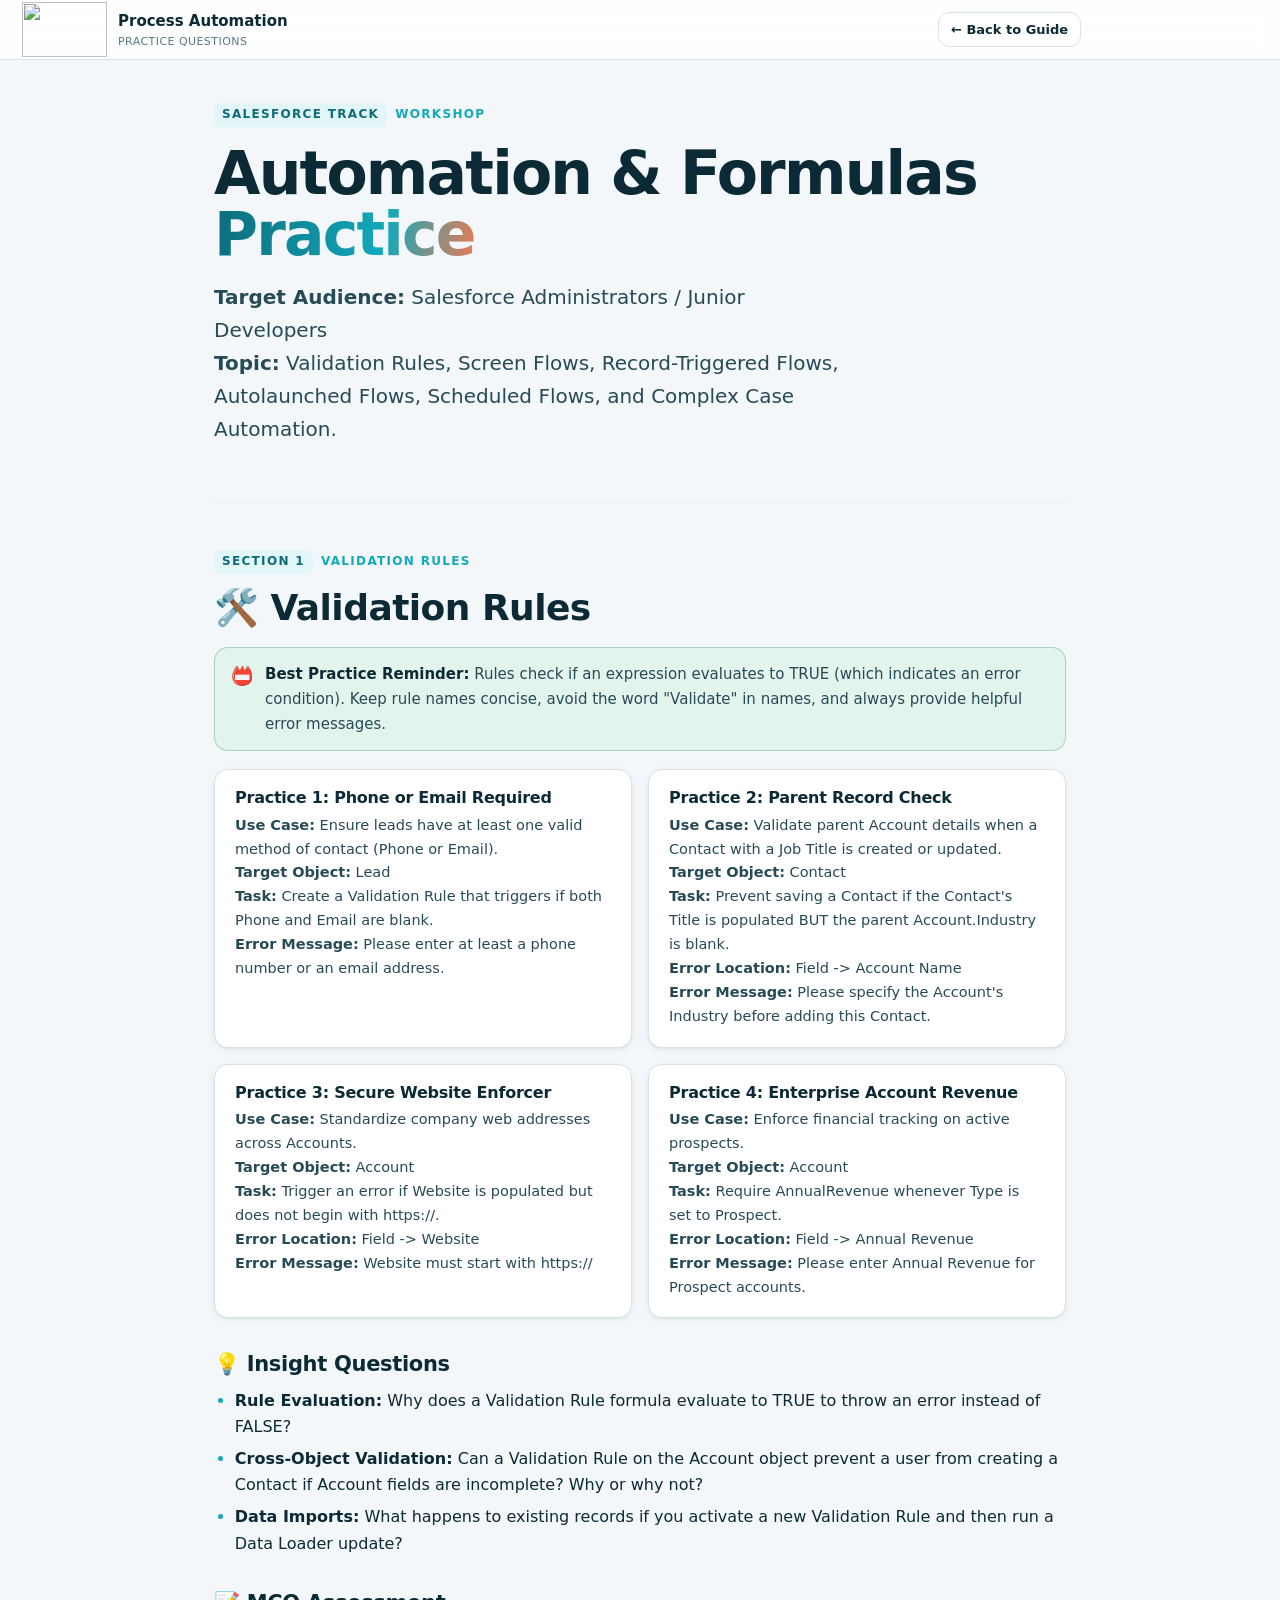
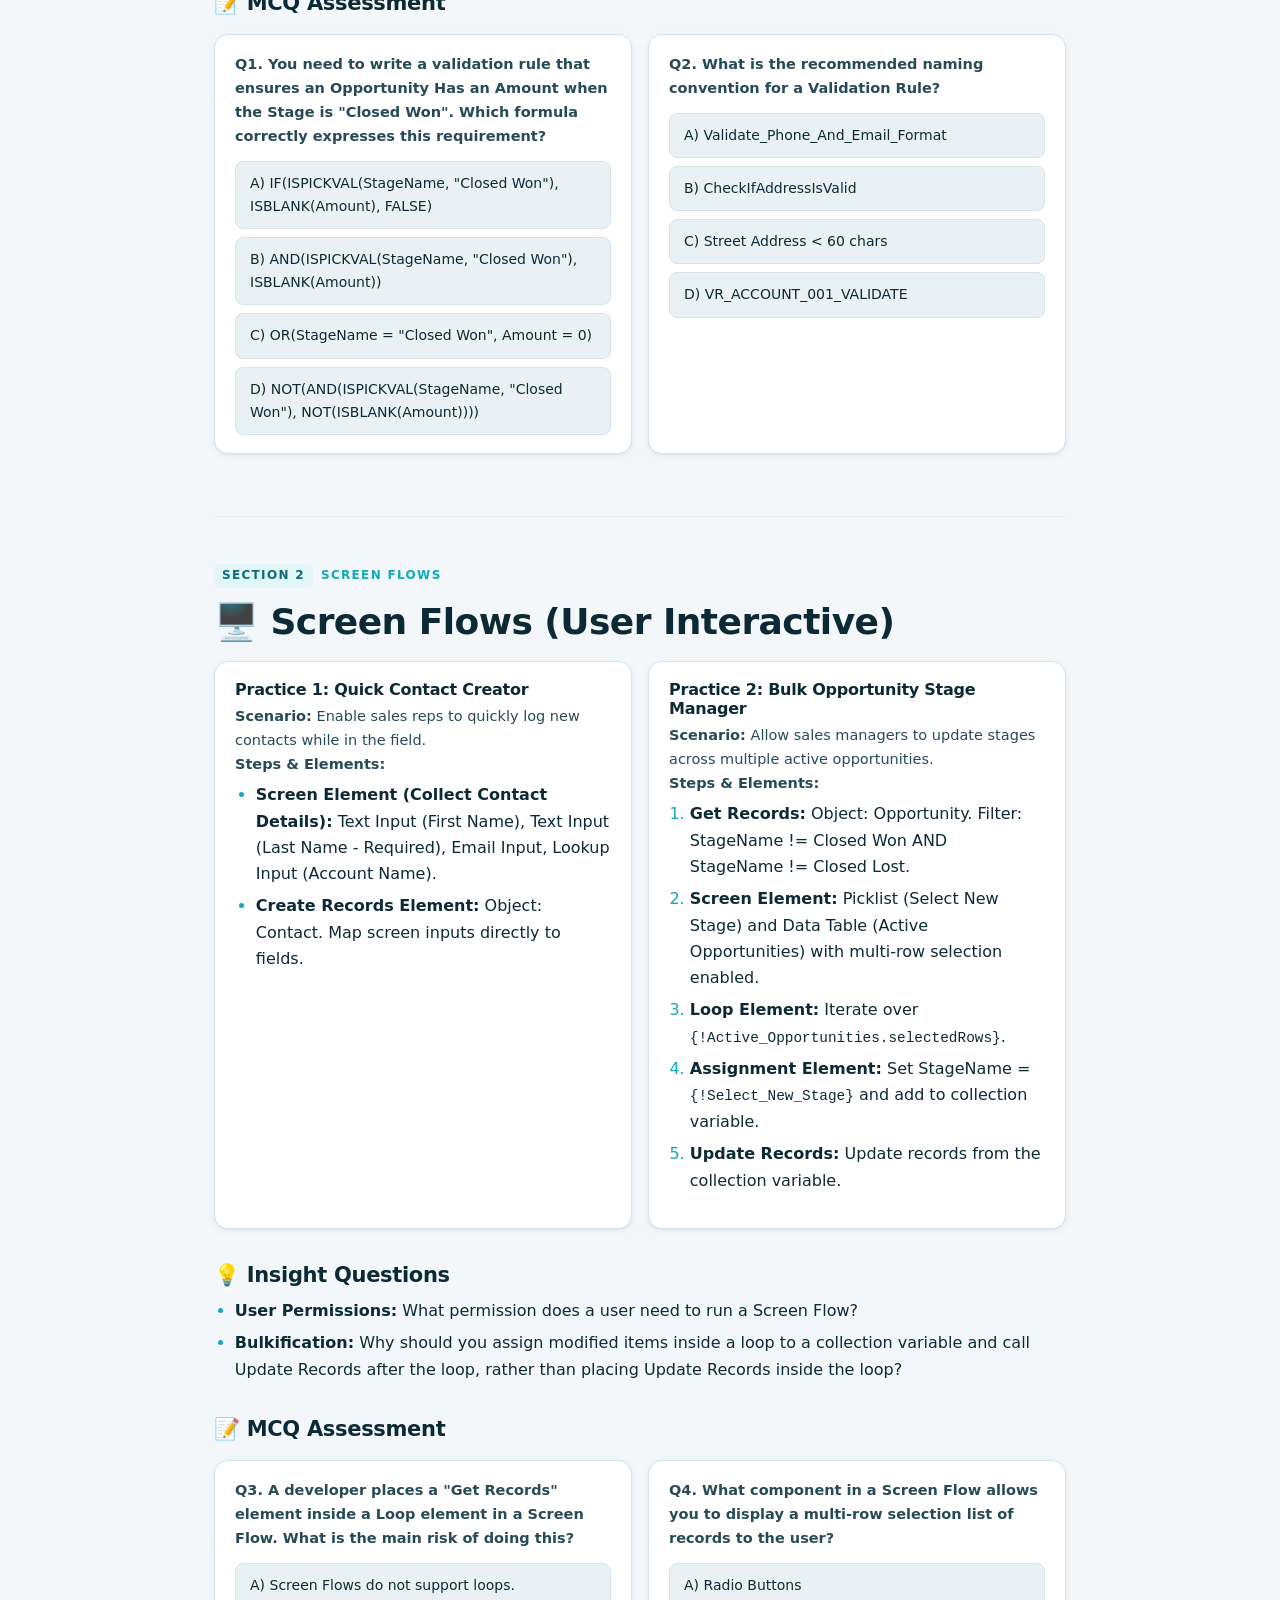
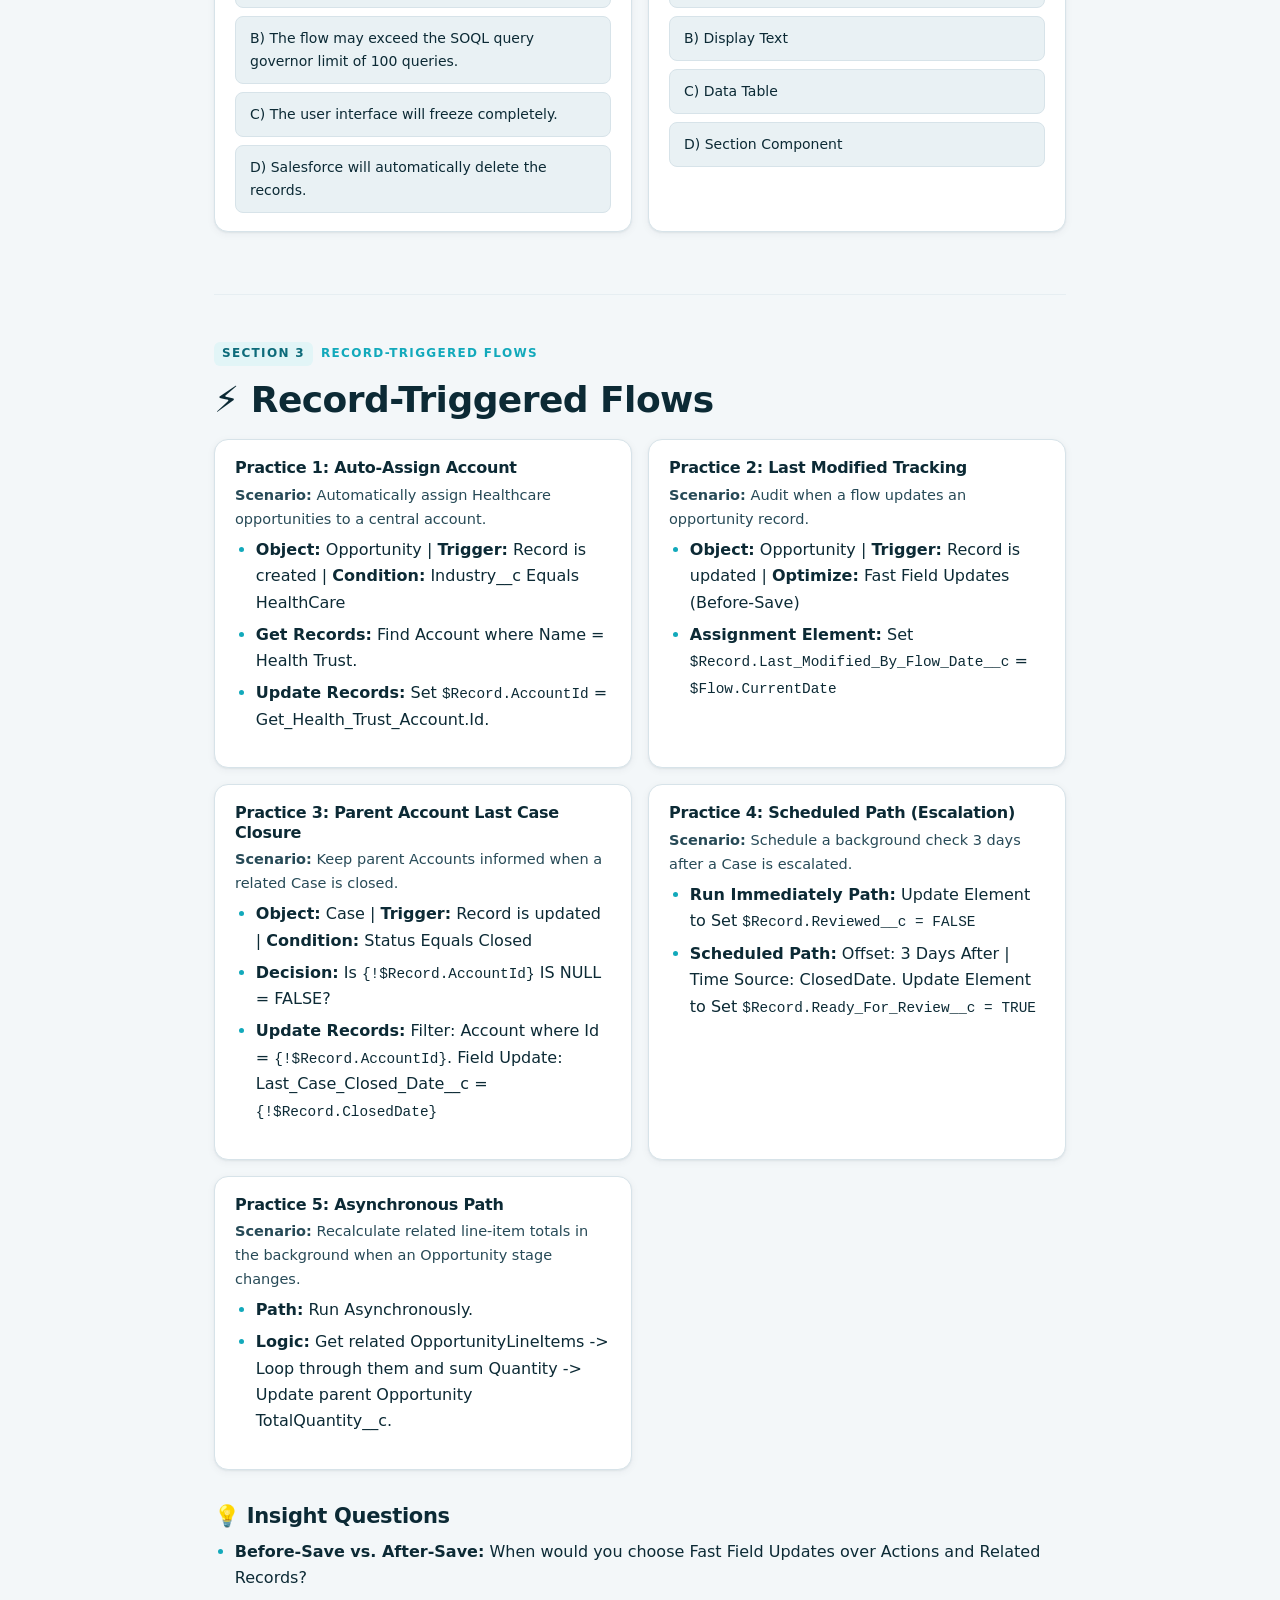
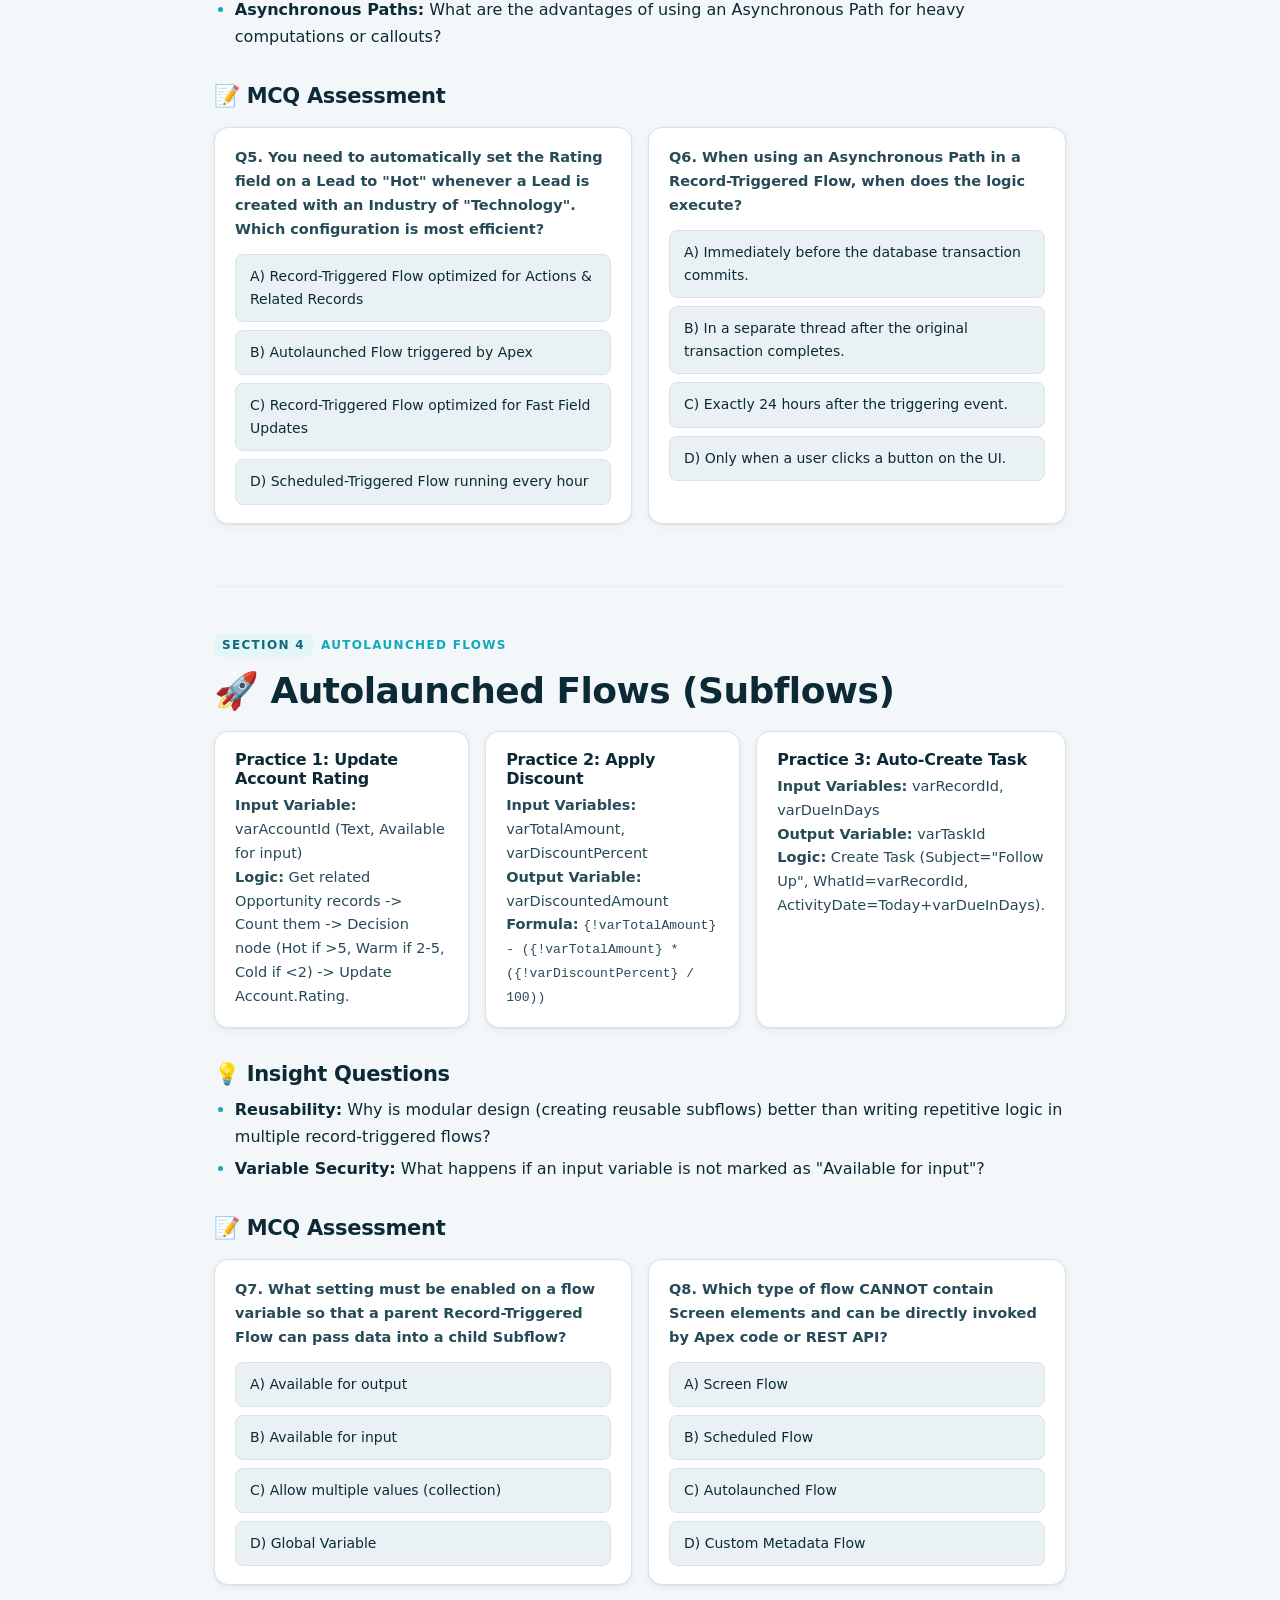
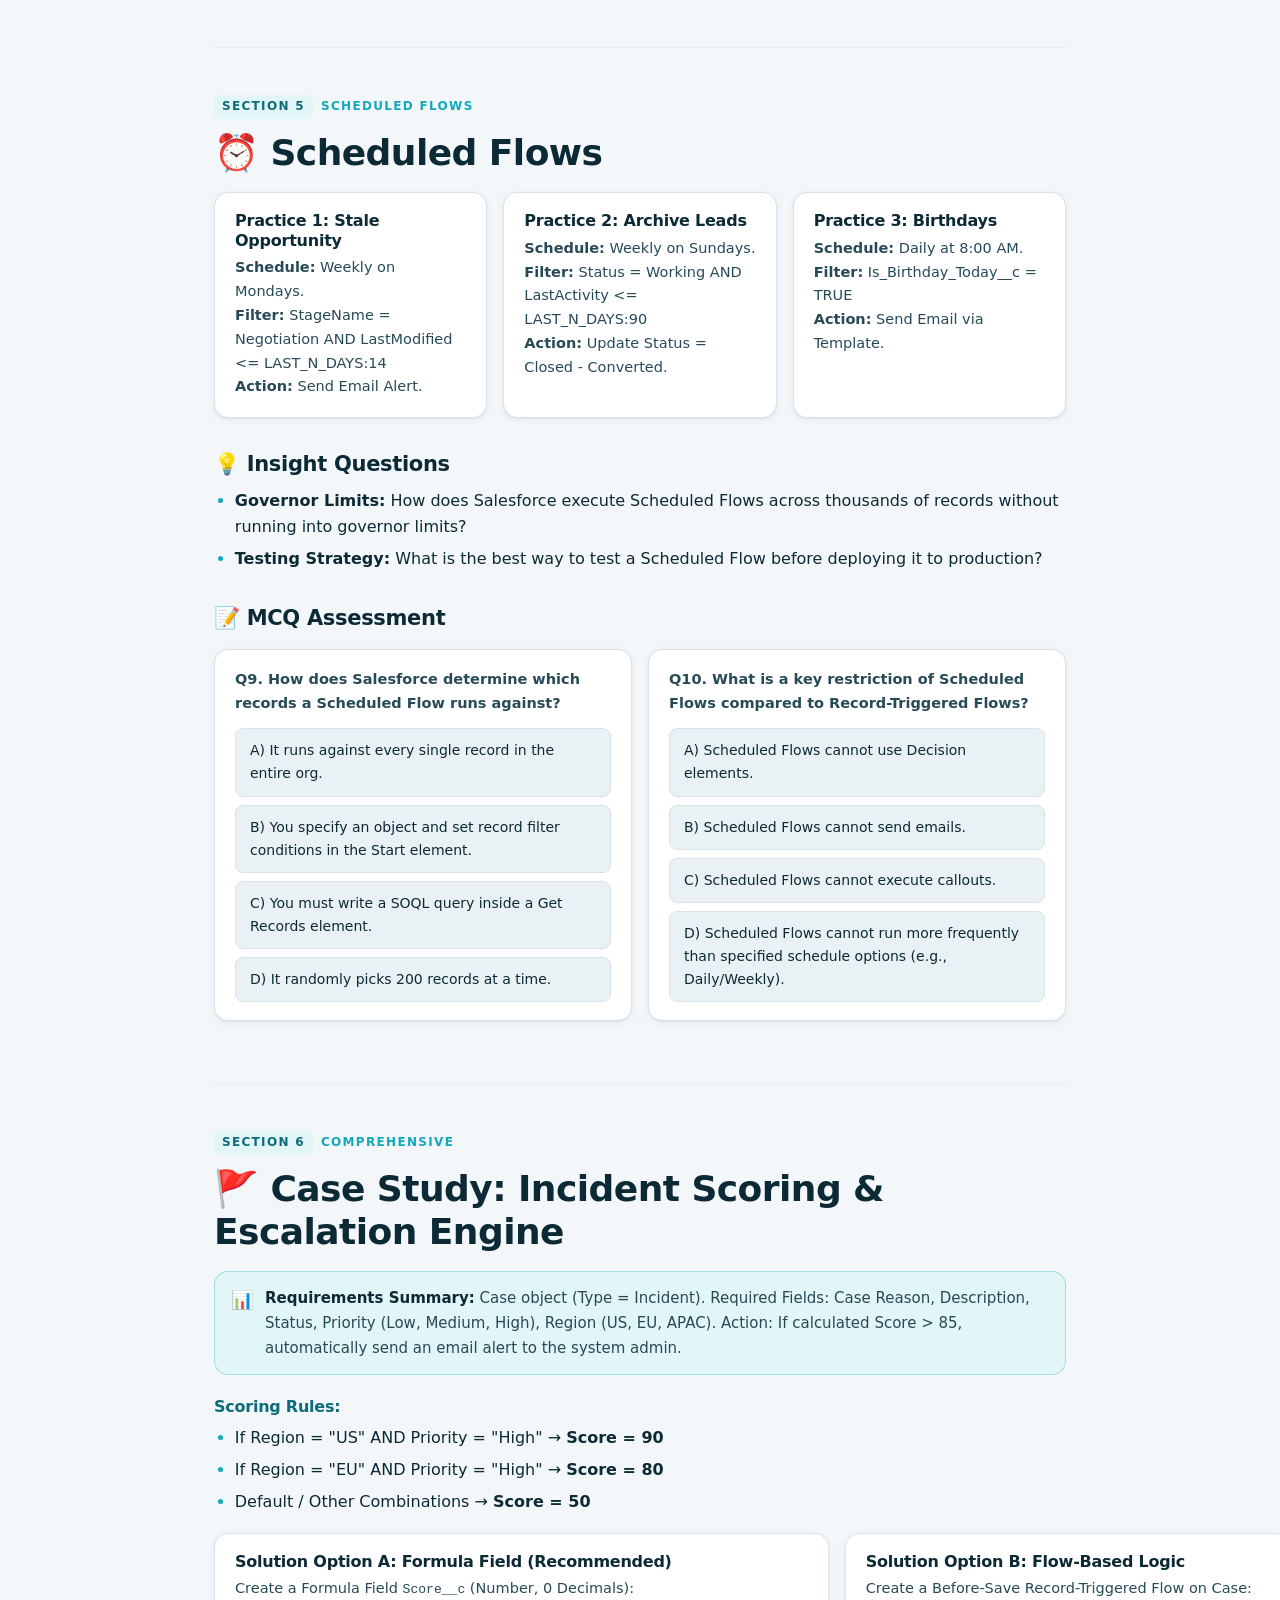
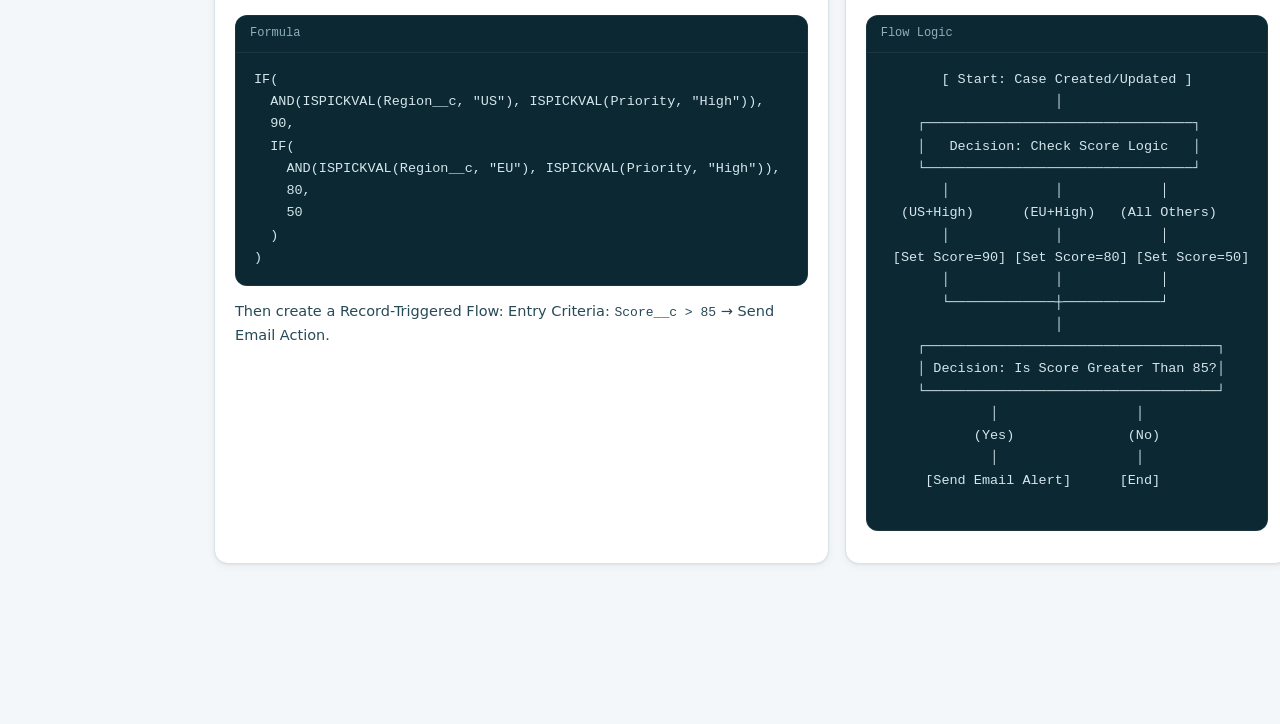
==== questions.html @ e50f7f27 "add questions" ====
<!DOCTYPE html>
<html lang="en">
<head>
  <meta charset="UTF-8"/>
  <meta name="viewport" content="width=device-width, initial-scale=1.0"/>
  <title>Practice Questions — Process Automation</title>
  <meta name="description" content="Salesforce Automation Practice Workshop questions and MCQs."/>
  <link rel="stylesheet" href="styles.css"/>
  <style>
    /* Minor layout tweaks for the standalone questions page */
    .questions-layout {
      max-width: 900px;
      margin: 0 auto;
      padding: 40px 24px 100px;
    }
    .mcq-opts {
      margin-top: 12px;
      display: flex;
      flex-direction: column;
      gap: 8px;
    }
    .mcq-opt {
      padding: 10px 14px;
      border-radius: 8px;
      border: 1px solid var(--line);
      background: var(--surface-2);
      font-size: 14px;
      color: var(--ink);
    }
  </style>
</head>
<body>

<!-- TOP BAR -->
<header class="topbar">
  <a class="brand" href="index.html">
    <!-- <span class="mark">
      <svg width="22" height="22" viewBox="0 0 24 24"><circle cx="12" cy="12" r="11" fill="#fff"/><text x="4.5" y="16" font-family="system-ui" font-size="10" font-weight="800" fill="#0c2a35">sp</text><circle cx="15.5" cy="9.5" r="2" fill="#ef7a52"/><text x="13" y="16" font-family="system-ui" font-size="10" font-weight="800" fill="#0c2a35">n</text></svg>
    </span> -->
    <img src="https://pd.sharinpix.com/3/32e3f6c/c2NwaXguaGVyb2t1YXBwLmNvbS9pbWFnZXMvZGE2N2JmMTgtNGY2ZC00NmVkLWIxY2ItZjllYmQwZTVmYzYzL3RodW1ibmFpbHMvb3JpZ2luYWwtMzVhMGU4MjUzY2IuanBn/salesforce-logo.webp?dl=0" height="55px" width="85px">

    <span><b>Process Automation</b><small>Practice Questions</small></span>
  </a>
  <div class="search">
    <a href="index.html" class="btn ghost" style="padding: 6px 12px; font-size: 13px;">← Back to Guide</a>
  </div>
</header>

<main class="main questions-layout">
  
  <section class="section hero" style="padding-top: 0;">
    <div class="eyebrow"><span class="n">Salesforce Track</span> Workshop</div>
    <h1>Automation &amp; Formulas <span class="grad">Practice</span></h1>
    <p class="lede"><b>Target Audience:</b> Salesforce Administrators / Junior Developers<br/>
    <b>Topic:</b> Validation Rules, Screen Flows, Record-Triggered Flows, Autolaunched Flows, Scheduled Flows, and Complex Case Automation.</p>
  </section>

  <!-- SECTION 1 -->
  <section class="section">
    <div class="eyebrow"><span class="n">Section 1</span> Validation Rules</div>
    <h2>🛠️ Validation Rules</h2>
    
    <div class="callout tip"><span class="ci">📛</span><p><b>Best Practice Reminder:</b> Rules check if an expression evaluates to TRUE (which indicates an error condition). Keep rule names concise, avoid the word "Validate" in names, and always provide helpful error messages.</p></div>

    <div class="grid g2">
      <div class="card">
        <h4>Practice 1: Phone or Email Required</h4>
        <p><b>Use Case:</b> Ensure leads have at least one valid method of contact (Phone or Email).</p>
        <p><b>Target Object:</b> Lead</p>
        <p><b>Task:</b> Create a Validation Rule that triggers if both Phone and Email are blank.</p>
        <p><b>Error Message:</b> Please enter at least a phone number or an email address.</p>
      </div>

      <div class="card">
        <h4>Practice 2: Parent Record Check</h4>
        <p><b>Use Case:</b> Validate parent Account details when a Contact with a Job Title is created or updated.</p>
        <p><b>Target Object:</b> Contact</p>
        <p><b>Task:</b> Prevent saving a Contact if the Contact's Title is populated BUT the parent Account.Industry is blank.</p>
        <p><b>Error Location:</b> Field -> Account Name</p>
        <p><b>Error Message:</b> Please specify the Account's Industry before adding this Contact.</p>
      </div>

      <div class="card">
        <h4>Practice 3: Secure Website Enforcer</h4>
        <p><b>Use Case:</b> Standardize company web addresses across Accounts.</p>
        <p><b>Target Object:</b> Account</p>
        <p><b>Task:</b> Trigger an error if Website is populated but does not begin with https://.</p>
        <p><b>Error Location:</b> Field -> Website</p>
        <p><b>Error Message:</b> Website must start with https://</p>
      </div>

      <div class="card">
        <h4>Practice 4: Enterprise Account Revenue</h4>
        <p><b>Use Case:</b> Enforce financial tracking on active prospects.</p>
        <p><b>Target Object:</b> Account</p>
        <p><b>Task:</b> Require AnnualRevenue whenever Type is set to Prospect.</p>
        <p><b>Error Location:</b> Field -> Annual Revenue</p>
        <p><b>Error Message:</b> Please enter Annual Revenue for Prospect accounts.</p>

      </div>
    </div>

    <h3>💡 Insight Questions</h3>
    <ul>
      <li><b>Rule Evaluation:</b> Why does a Validation Rule formula evaluate to TRUE to throw an error instead of FALSE?</li>
      <li><b>Cross-Object Validation:</b> Can a Validation Rule on the Account object prevent a user from creating a Contact if Account fields are incomplete? Why or why not?</li>
      <li><b>Data Imports:</b> What happens to existing records if you activate a new Validation Rule and then run a Data Loader update?</li>
    </ul>

    <h3>📝 MCQ Assessment</h3>
    <div class="grid g2">
      <div class="card">
        <p><b>Q1. You need to write a validation rule that ensures an Opportunity Has an Amount when the Stage is "Closed Won". Which formula correctly expresses this requirement?</b></p>
        <div class="mcq-opts">
          <div class="mcq-opt">A) IF(ISPICKVAL(StageName, "Closed Won"), ISBLANK(Amount), FALSE)</div>
          <div class="mcq-opt">B) AND(ISPICKVAL(StageName, "Closed Won"), ISBLANK(Amount))</div>
          <div class="mcq-opt">C) OR(StageName = "Closed Won", Amount = 0)</div>
          <div class="mcq-opt">D) NOT(AND(ISPICKVAL(StageName, "Closed Won"), NOT(ISBLANK(Amount))))</div>
        </div>
      </div>
      <div class="card">
        <p><b>Q2. What is the recommended naming convention for a Validation Rule?</b></p>
        <div class="mcq-opts">
          <div class="mcq-opt">A) Validate_Phone_And_Email_Format</div>
          <div class="mcq-opt">B) CheckIfAddressIsValid</div>
          <div class="mcq-opt">C) Street Address &lt; 60 chars</div>
          <div class="mcq-opt">D) VR_ACCOUNT_001_VALIDATE</div>
        </div>
      </div>
    </div>
  </section>

  <!-- SECTION 2 -->
  <section class="section">
    <div class="eyebrow"><span class="n">Section 2</span> Screen Flows</div>
    <h2>🖥️ Screen Flows (User Interactive)</h2>
    
    <div class="grid g2">
      <div class="card">
        <h4>Practice 1: Quick Contact Creator</h4>
        <p><b>Scenario:</b> Enable sales reps to quickly log new contacts while in the field.</p>
        <p><b>Steps &amp; Elements:</b></p>
        <ul>
          <li><b>Screen Element (Collect Contact Details):</b> Text Input (First Name), Text Input (Last Name - Required), Email Input, Lookup Input (Account Name).</li>
          <li><b>Create Records Element:</b> Object: Contact. Map screen inputs directly to fields.</li>
        </ul>
      </div>

      <div class="card">
        <h4>Practice 2: Bulk Opportunity Stage Manager</h4>
        <p><b>Scenario:</b> Allow sales managers to update stages across multiple active opportunities.</p>
        <p><b>Steps &amp; Elements:</b></p>
        <ol>
          <li><b>Get Records:</b> Object: Opportunity. Filter: StageName != Closed Won AND StageName != Closed Lost.</li>
          <li><b>Screen Element:</b> Picklist (Select New Stage) and Data Table (Active Opportunities) with multi-row selection enabled.</li>
          <li><b>Loop Element:</b> Iterate over <code>{!Active_Opportunities.selectedRows}</code>.</li>
          <li><b>Assignment Element:</b> Set StageName = <code>{!Select_New_Stage}</code> and add to collection variable.</li>
          <li><b>Update Records:</b> Update records from the collection variable.</li>
        </ol>
      </div>
    </div>

    <h3>💡 Insight Questions</h3>
    <ul>
      <li><b>User Permissions:</b> What permission does a user need to run a Screen Flow?</li>
      <li><b>Bulkification:</b> Why should you assign modified items inside a loop to a collection variable and call Update Records after the loop, rather than placing Update Records inside the loop?</li>
    </ul>

    <h3>📝 MCQ Assessment</h3>
    <div class="grid g2">
      <div class="card">
        <p><b>Q3. A developer places a "Get Records" element inside a Loop element in a Screen Flow. What is the main risk of doing this?</b></p>
        <div class="mcq-opts">
          <div class="mcq-opt">A) Screen Flows do not support loops.</div>
          <div class="mcq-opt">B) The flow may exceed the SOQL query governor limit of 100 queries.</div>
          <div class="mcq-opt">C) The user interface will freeze completely.</div>
          <div class="mcq-opt">D) Salesforce will automatically delete the records.</div>
        </div>
      </div>
      <div class="card">
        <p><b>Q4. What component in a Screen Flow allows you to display a multi-row selection list of records to the user?</b></p>
        <div class="mcq-opts">
          <div class="mcq-opt">A) Radio Buttons</div>
          <div class="mcq-opt">B) Display Text</div>
          <div class="mcq-opt">C) Data Table</div>
          <div class="mcq-opt">D) Section Component</div>
        </div>
      </div>
    </div>
  </section>

  <!-- SECTION 3 -->
  <section class="section">
    <div class="eyebrow"><span class="n">Section 3</span> Record-Triggered Flows</div>
    <h2>⚡ Record-Triggered Flows</h2>
    
    <div class="grid g2">
      <div class="card">
        <h4>Practice 1: Auto-Assign Account</h4>
        <p><b>Scenario:</b> Automatically assign Healthcare opportunities to a central account.</p>
        <ul>
          <li><b>Object:</b> Opportunity | <b>Trigger:</b> Record is created | <b>Condition:</b> Industry__c Equals HealthCare</li>
          <li><b>Get Records:</b> Find Account where Name = Health Trust.</li>
          <li><b>Update Records:</b> Set <code>$Record.AccountId</code> = Get_Health_Trust_Account.Id.</li>
        </ul>
      </div>

      <div class="card">
        <h4>Practice 2: Last Modified Tracking</h4>
        <p><b>Scenario:</b> Audit when a flow updates an opportunity record.</p>
        <ul>
          <li><b>Object:</b> Opportunity | <b>Trigger:</b> Record is updated | <b>Optimize:</b> Fast Field Updates (Before-Save)</li>
          <li><b>Assignment Element:</b> Set <code>$Record.Last_Modified_By_Flow_Date__c</code> = <code>$Flow.CurrentDate</code></li>
        </ul>
      </div>

      <div class="card">
        <h4>Practice 3: Parent Account Last Case Closure</h4>
        <p><b>Scenario:</b> Keep parent Accounts informed when a related Case is closed.</p>
        <ul>
          <li><b>Object:</b> Case | <b>Trigger:</b> Record is updated | <b>Condition:</b> Status Equals Closed</li>
          <li><b>Decision:</b> Is <code>{!$Record.AccountId}</code> IS NULL = FALSE?</li>
          <li><b>Update Records:</b> Filter: Account where Id = <code>{!$Record.AccountId}</code>. Field Update: Last_Case_Closed_Date__c = <code>{!$Record.ClosedDate}</code></li>
        </ul>
      </div>

      <div class="card">
        <h4>Practice 4: Scheduled Path (Escalation)</h4>
        <p><b>Scenario:</b> Schedule a background check 3 days after a Case is escalated.</p>
        <ul>
          <li><b>Run Immediately Path:</b> Update Element to Set <code>$Record.Reviewed__c = FALSE</code></li>
          <li><b>Scheduled Path:</b> Offset: 3 Days After | Time Source: ClosedDate. Update Element to Set <code>$Record.Ready_For_Review__c = TRUE</code></li>
        </ul>
      </div>

      <div class="card">
        <h4>Practice 5: Asynchronous Path</h4>
        <p><b>Scenario:</b> Recalculate related line-item totals in the background when an Opportunity stage changes.</p>
        <ul>
          <li><b>Path:</b> Run Asynchronously.</li>
          <li><b>Logic:</b> Get related OpportunityLineItems -> Loop through them and sum Quantity -> Update parent Opportunity TotalQuantity__c.</li>
        </ul>
      </div>
    </div>

    <h3>💡 Insight Questions</h3>
    <ul>
      <li><b>Before-Save vs. After-Save:</b> When would you choose Fast Field Updates over Actions and Related Records?</li>
      <li><b>Asynchronous Paths:</b> What are the advantages of using an Asynchronous Path for heavy computations or callouts?</li>
    </ul>

    <h3>📝 MCQ Assessment</h3>
    <div class="grid g2">
      <div class="card">
        <p><b>Q5. You need to automatically set the Rating field on a Lead to "Hot" whenever a Lead is created with an Industry of "Technology". Which configuration is most efficient?</b></p>
        <div class="mcq-opts">
          <div class="mcq-opt">A) Record-Triggered Flow optimized for Actions &amp; Related Records</div>
          <div class="mcq-opt">B) Autolaunched Flow triggered by Apex</div>
          <div class="mcq-opt">C) Record-Triggered Flow optimized for Fast Field Updates</div>
          <div class="mcq-opt">D) Scheduled-Triggered Flow running every hour</div>
        </div>
      </div>
      <div class="card">
        <p><b>Q6. When using an Asynchronous Path in a Record-Triggered Flow, when does the logic execute?</b></p>
        <div class="mcq-opts">
          <div class="mcq-opt">A) Immediately before the database transaction commits.</div>
          <div class="mcq-opt">B) In a separate thread after the original transaction completes.</div>
          <div class="mcq-opt">C) Exactly 24 hours after the triggering event.</div>
          <div class="mcq-opt">D) Only when a user clicks a button on the UI.</div>
        </div>
      </div>
    </div>
  </section>

  <!-- SECTION 4 -->
  <section class="section">
    <div class="eyebrow"><span class="n">Section 4</span> Autolaunched Flows</div>
    <h2>🚀 Autolaunched Flows (Subflows)</h2>
    
    <div class="grid g3">
      <div class="card">
        <h4>Practice 1: Update Account Rating</h4>
        <p><b>Input Variable:</b> varAccountId (Text, Available for input)</p>
        <p><b>Logic:</b> Get related Opportunity records -> Count them -> Decision node (Hot if >5, Warm if 2-5, Cold if &lt;2) -> Update Account.Rating.</p>
      </div>

      <div class="card">
        <h4>Practice 2: Apply Discount</h4>
        <p><b>Input Variables:</b> varTotalAmount, varDiscountPercent</p>
        <p><b>Output Variable:</b> varDiscountedAmount</p>
        <p><b>Formula:</b> <code>{!varTotalAmount} - ({!varTotalAmount} * ({!varDiscountPercent} / 100))</code></p>
      </div>

      <div class="card">
        <h4>Practice 3: Auto-Create Task</h4>
        <p><b>Input Variables:</b> varRecordId, varDueInDays</p>
        <p><b>Output Variable:</b> varTaskId</p>
        <p><b>Logic:</b> Create Task (Subject="Follow Up", WhatId=varRecordId, ActivityDate=Today+varDueInDays).</p>
      </div>
    </div>

    <h3>💡 Insight Questions</h3>
    <ul>
      <li><b>Reusability:</b> Why is modular design (creating reusable subflows) better than writing repetitive logic in multiple record-triggered flows?</li>
      <li><b>Variable Security:</b> What happens if an input variable is not marked as "Available for input"?</li>
    </ul>

    <h3>📝 MCQ Assessment</h3>
    <div class="grid g2">
      <div class="card">
        <p><b>Q7. What setting must be enabled on a flow variable so that a parent Record-Triggered Flow can pass data into a child Subflow?</b></p>
        <div class="mcq-opts">
          <div class="mcq-opt">A) Available for output</div>
          <div class="mcq-opt">B) Available for input</div>
          <div class="mcq-opt">C) Allow multiple values (collection)</div>
          <div class="mcq-opt">D) Global Variable</div>
        </div>
      </div>
      <div class="card">
        <p><b>Q8. Which type of flow CANNOT contain Screen elements and can be directly invoked by Apex code or REST API?</b></p>
        <div class="mcq-opts">
          <div class="mcq-opt">A) Screen Flow</div>
          <div class="mcq-opt">B) Scheduled Flow</div>
          <div class="mcq-opt">C) Autolaunched Flow</div>
          <div class="mcq-opt">D) Custom Metadata Flow</div>
        </div>
      </div>
    </div>
  </section>

  <!-- SECTION 5 -->
  <section class="section">
    <div class="eyebrow"><span class="n">Section 5</span> Scheduled Flows</div>
    <h2>⏰ Scheduled Flows</h2>
    
    <div class="grid g3">
      <div class="card">
        <h4>Practice 1: Stale Opportunity</h4>
        <p><b>Schedule:</b> Weekly on Mondays.</p>
        <p><b>Filter:</b> StageName = Negotiation AND LastModified &lt;= LAST_N_DAYS:14</p>
        <p><b>Action:</b> Send Email Alert.</p>
      </div>

      <div class="card">
        <h4>Practice 2: Archive Leads</h4>
        <p><b>Schedule:</b> Weekly on Sundays.</p>
        <p><b>Filter:</b> Status = Working AND LastActivity &lt;= LAST_N_DAYS:90</p>
        <p><b>Action:</b> Update Status = Closed - Converted.</p>
      </div>

      <div class="card">
        <h4>Practice 3: Birthdays</h4>
        <p><b>Schedule:</b> Daily at 8:00 AM.</p>
        <p><b>Filter:</b> Is_Birthday_Today__c = TRUE</p>
        <p><b>Action:</b> Send Email via Template.</p>
      </div>
    </div>

    <h3>💡 Insight Questions</h3>
    <ul>
      <li><b>Governor Limits:</b> How does Salesforce execute Scheduled Flows across thousands of records without running into governor limits?</li>
      <li><b>Testing Strategy:</b> What is the best way to test a Scheduled Flow before deploying it to production?</li>
    </ul>

    <h3>📝 MCQ Assessment</h3>
    <div class="grid g2">
      <div class="card">
        <p><b>Q9. How does Salesforce determine which records a Scheduled Flow runs against?</b></p>
        <div class="mcq-opts">
          <div class="mcq-opt">A) It runs against every single record in the entire org.</div>
          <div class="mcq-opt">B) You specify an object and set record filter conditions in the Start element.</div>
          <div class="mcq-opt">C) You must write a SOQL query inside a Get Records element.</div>
          <div class="mcq-opt">D) It randomly picks 200 records at a time.</div>
        </div>
      </div>
      <div class="card">
        <p><b>Q10. What is a key restriction of Scheduled Flows compared to Record-Triggered Flows?</b></p>
        <div class="mcq-opts">
          <div class="mcq-opt">A) Scheduled Flows cannot use Decision elements.</div>
          <div class="mcq-opt">B) Scheduled Flows cannot send emails.</div>
          <div class="mcq-opt">C) Scheduled Flows cannot execute callouts.</div>
          <div class="mcq-opt">D) Scheduled Flows cannot run more frequently than specified schedule options (e.g., Daily/Weekly).</div>
        </div>
      </div>
    </div>
  </section>

  <!-- SECTION 6 -->
  <section class="section">
    <div class="eyebrow"><span class="n">Section 6</span> Comprehensive</div>
    <h2>🚩 Case Study: Incident Scoring &amp; Escalation Engine</h2>
    
    <div class="callout info">
      <span class="ci">📊</span>
      <p><b>Requirements Summary:</b> Case object (Type = Incident). Required Fields: Case Reason, Description, Status, Priority (Low, Medium, High), Region (US, EU, APAC). Action: If calculated Score > 85, automatically send an email alert to the system admin.</p>
    </div>

    <h4>Scoring Rules:</h4>
    <ul>
      <li>If Region = "US" AND Priority = "High" → <b>Score = 90</b></li>
      <li>If Region = "EU" AND Priority = "High" → <b>Score = 80</b></li>
      <li>Default / Other Combinations → <b>Score = 50</b></li>
    </ul>

    <div class="grid g2">
      <div class="card">
        <h4>Solution Option A: Formula Field (Recommended)</h4>
        <p>Create a Formula Field <code>Score__c</code> (Number, 0 Decimals):</p>
        <div class="code" data-code><div class="bar"><span class="lang">Formula</span></div><pre>IF(
  AND(ISPICKVAL(Region__c, "US"), ISPICKVAL(Priority, "High")), 
  90,
  IF(
    AND(ISPICKVAL(Region__c, "EU"), ISPICKVAL(Priority, "High")), 
    80, 
    50
  )
)</pre></div>
        <p>Then create a Record-Triggered Flow: Entry Criteria: <code>Score__c > 85</code> → Send Email Action.</p>
      </div>

      <div class="card">
        <h4>Solution Option B: Flow-Based Logic</h4>
        <p>Create a Before-Save Record-Triggered Flow on Case:</p>
        <div class="code" data-code><div class="bar"><span class="lang">Flow Logic</span></div><pre>
       [ Start: Case Created/Updated ]
                     │
    ┌─────────────────────────────────┐
    │   Decision: Check Score Logic   │
    └─────────────────────────────────┘
       │             │            │
  (US+High)      (EU+High)   (All Others)
       │             │            │
 [Set Score=90] [Set Score=80] [Set Score=50]
       │             │            │
       └─────────────┼────────────┘
                     │
    ┌────────────────────────────────────┐
    │ Decision: Is Score Greater Than 85?│
    └────────────────────────────────────┘
             │                 │
           (Yes)              (No)
             │                 │
     [Send Email Alert]      [End]
        </pre></div>
      </div>
    </div>
  </section>

</main>

<script src="script.js"></script>
</body>
</html>
---- styles.css ----
/* =====================================================================
   Salesforce Process Automation — Interactive Learning Site
   Spoon Consulting · design system
   Palette: deep teal ink, cyan signal, coral accent (used sparingly)
   ===================================================================== */

:root{
  color-scheme: light;
  --bg:#f3f7f9;
  --surface:#ffffff;
  --surface-2:#e9f1f4;
  --surface-3:#dcebef;
  --ink:#0c2a35;
  --ink-soft:#274a57;
  --muted:#5b7684;
  --line:#d7e3e9;
  --line-soft:#e6eef2;

  --teal:#0d6b7a;
  --teal-deep:#0a4b58;
  --cyan:#12a9bb;
  --cyan-soft:#e2f5f7;
  --coral:#ef7a52;
  --coral-soft:#fdeee7;

  --good:#12855a; --good-soft:#e3f4ec;
  --warn:#9b6600; --warn-soft:#fbf1dd;
  --bad:#c23a2b;  --bad-soft:#fbe7e4;

  --code-bg:#0b2833;
  --code-ink:#d5e6ec;
  --k-key:#ff9d7a;   /* coral-ish keywords */
  --k-str:#7fdca6;
  --k-num:#f2c368;
  --k-com:#5f8494;
  --k-fn:#5cc7d6;

  --shadow-sm:0 1px 2px rgba(10,42,55,.06), 0 2px 8px rgba(10,42,55,.05);
  --shadow-md:0 12px 32px rgba(10,42,55,.12);
  --shadow-lg:0 24px 60px rgba(10,42,55,.18);
  --radius:14px;
  --sidebar-w:280px;
  --toc-w:200px;
  --maxread:820px;

  --font:"Segoe UI",system-ui,-apple-system,BlinkMacSystemFont,Roboto,Helvetica,Arial,sans-serif;
  --mono:"SF Mono","Fira Code","Cascadia Code",ui-monospace,Menlo,Consolas,monospace;
}

body.dark{
  color-scheme: dark;
  --bg:#06161d;
  --surface:#0c232d;
  --surface-2:#0f2e3a;
  --surface-3:#143a48;
  --ink:#eaf3f6;
  --ink-soft:#c6dae2;
  --muted:#98b2bf;
  --line:#1c3f4d;
  --line-soft:#153341;

  --teal:#43cfdc;
  --teal-deep:#2bb8c6;
  --cyan:#5cd8e6;
  --cyan-soft:#0f333d;
  --coral:#ff8f66;
  --coral-soft:#2a1c17;

  --good:#4bce97; --good-soft:#0f2e26;
  --warn:#e6b25c; --warn-soft:#2c2413;
  --bad:#ff8073;  --bad-soft:#2c1a17;

  --code-bg:#03121a;
  --shadow-sm:0 1px 2px rgba(0,0,0,.4);
  --shadow-md:0 12px 32px rgba(0,0,0,.45);
  --shadow-lg:0 24px 60px rgba(0,0,0,.55);
}

*{box-sizing:border-box;}
html{scroll-behavior:smooth;}
body{
  margin:0;background:var(--bg);color:var(--ink);
  font-family:var(--font);line-height:1.65;font-size:16px;
  -webkit-font-smoothing:antialiased;
}
@media (prefers-reduced-motion:reduce){*{scroll-behavior:auto!important;transition:none!important;animation:none!important;}}
::selection{background:rgba(18,169,187,.24);}
h1,h2,h3,h4{line-height:1.2;font-weight:750;letter-spacing:-.015em;color:var(--ink);margin:0;}
a{color:var(--teal);text-decoration:none;}
a:hover{text-decoration:underline;}
code{font-family:var(--mono);font-size:.9em;}
p{margin:0 0 1rem;}
img{max-width:100%;}

/* ---------------- top bar ---------------- */
.topbar{
  position:sticky;top:0;z-index:60;
  display:flex;align-items:center;gap:18px;
  height:60px;padding:0 22px;
  background:color-mix(in srgb,var(--surface) 88%,transparent);
  backdrop-filter:blur(12px);
  border-bottom:1px solid var(--line);
}
.brand{display:flex;align-items:center;gap:11px;font-weight:700;color:var(--ink);white-space:nowrap;}
.brand .mark{width:34px;height:34px;border-radius:9px;background:var(--surface-2);display:grid;place-items:center;flex:none;border:1px solid var(--line);}
.brand small{display:block;font-weight:500;font-size:11px;color:var(--muted);letter-spacing:.04em;text-transform:uppercase;margin-top:-2px;}
.brand b{font-size:15px;}
.topbar .search{
  margin-left:auto;position:relative;max-width:320px;flex:1;
}
.topbar .search input{
  width:100%;padding:9px 14px 9px 36px;border-radius:10px;border:1px solid var(--line);
  background:var(--surface-2);color:var(--ink);font-family:inherit;font-size:14px;outline:none;transition:border-color .18s;
}
.topbar .search input:focus{border-color:var(--cyan);}
.topbar .search svg{position:absolute;left:11px;top:50%;transform:translateY(-50%);color:var(--muted);}
.topbar .search kbd{position:absolute;right:9px;top:50%;transform:translateY(-50%);font-size:11px;color:var(--muted);border:1px solid var(--line);border-radius:5px;padding:1px 6px;background:var(--surface);}
.iconbtn{
  width:38px;height:38px;flex:none;border-radius:10px;border:1px solid var(--line);background:var(--surface-2);
  color:var(--ink-soft);display:grid;place-items:center;cursor:pointer;transition:all .18s;
}
.iconbtn:hover{border-color:var(--cyan);color:var(--teal);}
.menu-toggle{display:none;}

/* ---------------- shell ---------------- */
.shell{display:grid;grid-template-columns:var(--sidebar-w) minmax(0,1fr);align-items:start;}
@media(max-width:1180px){ .shell{grid-template-columns:var(--sidebar-w) minmax(0,1fr);} }

/* ---------------- sidebar ---------------- */
.sidebar{
  position:sticky;top:60px;height:calc(100vh - 60px);overflow-y:auto;
  border-right:1px solid var(--line);padding:22px 14px 40px;background:var(--surface);
}
.sidebar::-webkit-scrollbar{width:8px;}
.sidebar::-webkit-scrollbar-thumb{background:var(--line);border-radius:8px;}
.nav-progress{margin:0 8px 18px;}
.nav-progress .pl{display:flex;justify-content:space-between;font-size:12px;color:var(--muted);margin-bottom:6px;}
.nav-progress .track{height:6px;background:var(--surface-3);border-radius:20px;overflow:hidden;}
.nav-progress .fill{height:100%;width:0;background:linear-gradient(90deg,var(--teal),var(--cyan));border-radius:20px;transition:width .5s cubic-bezier(.2,.8,.2,1);}
.nav-group{margin-bottom:6px;}
.nav-group>.g-label{font-size:11px;text-transform:uppercase;letter-spacing:.09em;color:var(--muted);padding:14px 12px 6px;font-weight:700;}
.nav a{
  display:flex;align-items:center;gap:10px;padding:8px 12px;border-radius:9px;color:var(--ink-soft);
  font-size:14px;line-height:1.35;transition:all .16s;position:relative;
}
.nav a:hover{background:var(--surface-2);text-decoration:none;color:var(--ink);}
.nav a.active{background:var(--cyan-soft);color:var(--teal);font-weight:650;}
.nav a.active::before{content:"";position:absolute;left:0;top:7px;bottom:7px;width:3px;border-radius:3px;background:var(--teal);}
.nav a .dot{width:7px;height:7px;border-radius:50%;background:var(--line);flex:none;transition:background .16s;}
.nav a.done .dot{background:var(--good);}
.nav a.active .dot{background:var(--teal);}

/* ---------------- main + toc ---------------- */
.main{min-width:0;padding:0;}
.page{display:grid;grid-template-columns:minmax(0,1fr) var(--toc-w);gap:40px;max-width:1240px;margin:0 auto;padding:36px 40px 90px;}
@media(max-width:1080px){ .page{grid-template-columns:minmax(0,1fr);padding:28px 26px 80px;} .toc{display:none;} }
.content{min-width:0;max-width:var(--maxread);}
.toc{position:sticky;top:78px;align-self:start;font-size:13px;max-height:calc(100vh - 100px);overflow:auto;}
.toc .t-label{font-size:11px;text-transform:uppercase;letter-spacing:.09em;color:var(--muted);font-weight:700;margin-bottom:10px;}
.toc a{display:block;padding:4px 0 4px 12px;color:var(--muted);border-left:2px solid var(--line-soft);transition:all .16s;}
.toc a:hover{color:var(--ink);text-decoration:none;}
.toc a.active{color:var(--teal);border-left-color:var(--teal);font-weight:600;}

/* ---------------- section ---------------- */
.section{scroll-margin-top:80px;padding:44px 0;border-top:1px solid var(--line-soft);}
.section:first-of-type{border-top:none;}
.eyebrow{display:inline-flex;align-items:center;gap:8px;font-size:12px;font-weight:700;letter-spacing:.11em;text-transform:uppercase;color:var(--cyan);margin-bottom:12px;}
.eyebrow .n{background:var(--cyan-soft);color:var(--teal);border-radius:6px;padding:2px 8px;}
.section>h2{font-size:clamp(26px,3.2vw,36px);margin-bottom:10px;}
.lede{font-size:18px;color:var(--ink-soft);margin-bottom:8px;max-width:720px;}
.section h3{font-size:21px;margin:34px 0 10px;}
.section h4{font-size:16px;margin:22px 0 8px;color:var(--teal);}
.section ul,.section ol{margin:0 0 1rem;padding-left:1.3rem;}
.section li{margin:.35rem 0;}
.section li::marker{color:var(--cyan);}

/* teaching blocks: what/why/when */
.teach{display:grid;gap:14px;margin:18px 0;}
.teach-row{display:grid;grid-template-columns:auto 1fr;gap:14px;align-items:start;background:var(--surface);border:1px solid var(--line);border-radius:var(--radius);padding:16px 18px;box-shadow:var(--shadow-sm);}
.teach-row .tag{font-size:11px;font-weight:800;letter-spacing:.05em;text-transform:uppercase;padding:5px 10px;border-radius:8px;white-space:nowrap;height:fit-content;}
.tag.what{background:var(--cyan-soft);color:var(--teal);}
.tag.why{background:var(--coral-soft);color:var(--coral);}
.tag.when{background:var(--good-soft);color:var(--good);}
.tag.not{background:var(--bad-soft);color:var(--bad);}
.teach-row p{margin:0;color:var(--ink-soft);}
.teach-row b{color:var(--ink);}

/* callouts */
.callout{display:flex;gap:12px;border-radius:var(--radius);padding:14px 16px;margin:18px 0;font-size:15px;border:1px solid var(--line);}
.callout .ci{flex:none;font-size:18px;line-height:1.5;}
.callout p{margin:0;color:var(--ink-soft);}
.callout b{color:var(--ink);}
.callout.info{background:var(--cyan-soft);border-color:color-mix(in srgb,var(--cyan) 30%,transparent);}
.callout.tip{background:var(--good-soft);border-color:color-mix(in srgb,var(--good) 30%,transparent);}
.callout.warn{background:var(--warn-soft);border-color:color-mix(in srgb,var(--warn) 35%,transparent);}
.callout.danger{background:var(--bad-soft);border-color:color-mix(in srgb,var(--bad) 35%,transparent);}

/* cards / grids */
.grid{display:grid;gap:16px;margin:18px 0;}
.grid.g2{grid-template-columns:1fr 1fr;}
.grid.g3{grid-template-columns:repeat(3,1fr);}
@media(max-width:760px){.grid.g2,.grid.g3{grid-template-columns:1fr;}}
.card{background:var(--surface);border:1px solid var(--line);border-radius:var(--radius);padding:18px 20px;box-shadow:var(--shadow-sm);transition:transform .18s,border-color .18s,box-shadow .18s;}
.card h4{margin:0 0 6px;color:var(--ink);}
.card p{margin:0;color:var(--ink-soft);font-size:14.5px;}
.card.hover:hover{transform:translateY(-3px);border-color:var(--cyan);box-shadow:var(--shadow-md);}

/* code */
.code{background:var(--code-bg);border-radius:12px;overflow:hidden;margin:14px 0;border:1px solid rgba(255,255,255,.06);}
.code .bar{display:flex;align-items:center;justify-content:space-between;padding:8px 14px;border-bottom:1px solid rgba(255,255,255,.07);}
.code .bar .lang{font-size:12px;color:#8fb0bd;font-family:var(--mono);}
.code .bar .cp{background:rgba(255,255,255,.06);border:none;color:#a9c6d1;border-radius:6px;padding:4px 10px;font-size:12px;cursor:pointer;font-family:var(--font);}
.code .bar .cp:hover{background:rgba(255,255,255,.12);}
.code pre{margin:0;padding:16px 18px;overflow-x:auto;font-family:var(--mono);font-size:13.5px;line-height:1.65;color:var(--code-ink);}
.code pre::-webkit-scrollbar{height:8px;}
.code pre::-webkit-scrollbar-thumb{background:rgba(255,255,255,.14);border-radius:8px;}
.tok-key{color:var(--k-key);}
.tok-str{color:var(--k-str);}
.tok-num{color:var(--k-num);}
.tok-com{color:var(--k-com);font-style:italic;}
.tok-fn{color:var(--k-fn);}

/* pills / badges */
.pill{display:inline-block;padding:3px 11px;border-radius:20px;font-size:12.5px;font-weight:600;background:var(--surface-2);border:1px solid var(--line);color:var(--ink-soft);margin:3px 4px 3px 0;}
.pill.cyan{background:var(--cyan-soft);border-color:transparent;color:var(--teal);}
.pill.coral{background:var(--coral-soft);border-color:transparent;color:var(--coral);}

/* tables */
.table-wrap{overflow-x:auto;margin:16px 0;border:1px solid var(--line);border-radius:var(--radius);box-shadow:var(--shadow-sm);}
table.cmp{width:100%;border-collapse:collapse;font-size:14.5px;background:var(--surface);}
table.cmp th,table.cmp td{text-align:left;padding:12px 16px;border-bottom:1px solid var(--line-soft);vertical-align:top;}
table.cmp thead th{background:var(--surface-2);font-size:12.5px;letter-spacing:.03em;text-transform:uppercase;color:var(--ink);position:sticky;top:0;}
table.cmp tbody tr:last-child td{border-bottom:none;}
table.cmp td:first-child,table.cmp th:first-child{font-weight:650;color:var(--teal);}
.yes{color:var(--good);font-weight:800;}.no{color:var(--bad);font-weight:800;}

/* ---------- HERO ---------- */
.hero{padding:60px 0 30px;border-top:none;}
.hero .eyebrow{margin-bottom:16px;}
.hero h1{font-size:clamp(34px,5.4vw,60px);line-height:1.02;letter-spacing:-.03em;margin-bottom:16px;}
.hero h1 .grad{background:linear-gradient(100deg,var(--teal),var(--cyan) 65%,var(--coral));-webkit-background-clip:text;background-clip:text;color:transparent;}
.hero .lede{font-size:20px;max-width:640px;margin-bottom:26px;}
.hero-cta{display:flex;gap:12px;flex-wrap:wrap;margin-bottom:38px;}
.btn{display:inline-flex;align-items:center;gap:9px;padding:12px 22px;border-radius:11px;font-weight:650;font-size:15px;cursor:pointer;border:1px solid transparent;font-family:inherit;transition:all .18s;}
.btn.primary{background:var(--teal);color:#fff;box-shadow:var(--shadow-sm);}
.btn.primary:hover{background:var(--teal-deep);transform:translateY(-1px);text-decoration:none;}
.btn.ghost{background:var(--surface);border-color:var(--line);color:var(--ink);}
.btn.ghost:hover{border-color:var(--cyan);color:var(--teal);text-decoration:none;}

/* save-lifecycle ribbon (signature) */
.ribbon{background:var(--surface);border:1px solid var(--line);border-radius:18px;padding:22px 22px 18px;box-shadow:var(--shadow-md);margin-bottom:26px;overflow:hidden;}
.ribbon .rl{font-size:12px;text-transform:uppercase;letter-spacing:.09em;color:var(--muted);font-weight:700;margin-bottom:16px;display:flex;align-items:center;gap:8px;}
.ribbon .rl .pulse{width:8px;height:8px;border-radius:50%;background:var(--cyan);box-shadow:0 0 0 0 rgba(18,169,187,.5);animation:pulse 2.4s infinite;}
@keyframes pulse{0%{box-shadow:0 0 0 0 rgba(18,169,187,.5);}70%{box-shadow:0 0 0 10px rgba(18,169,187,0);}100%{box-shadow:0 0 0 0 rgba(18,169,187,0);}}
.ribbon-track{display:flex;align-items:stretch;gap:0;overflow-x:auto;padding-bottom:6px;}
.rib{flex:1;min-width:110px;text-align:center;padding:14px 10px;border-radius:12px;border:1px solid var(--line);background:var(--surface-2);position:relative;opacity:.4;transform:translateY(6px);transition:all .5s;}
.rib.in{opacity:1;transform:none;}
.rib.key{border-color:var(--cyan);background:var(--cyan-soft);}
.rib .rt{font-size:11px;text-transform:uppercase;letter-spacing:.04em;color:var(--muted);}
.rib .rn{font-size:14px;font-weight:700;color:var(--ink);margin-top:3px;}
.rib-arrow{display:grid;place-items:center;color:var(--muted);padding:0 4px;flex:none;}

.stat-row{display:grid;grid-template-columns:repeat(4,1fr);gap:14px;margin:8px 0 10px;}
@media(max-width:760px){.stat-row{grid-template-columns:1fr 1fr;}}
.stat{background:var(--surface);border:1px solid var(--line);border-radius:12px;padding:16px;text-align:left;}
.stat .num{font-size:26px;font-weight:800;color:var(--teal);letter-spacing:-.02em;}
.stat .lab{font-size:13px;color:var(--muted);margin-top:2px;}

/* ---------- INTERACTIVE: clickable flow diagram ---------- */
.flowdiag{background:var(--surface);border:1px solid var(--line);border-radius:var(--radius);padding:22px;margin:18px 0;box-shadow:var(--shadow-sm);}
.flowdiag .fd-canvas{display:flex;align-items:center;justify-content:flex-start;gap:0;overflow-x:auto;padding:8px 2px 16px;}
.fnode{flex:none;min-width:132px;padding:14px 14px;border-radius:12px;border:2px solid var(--line);background:var(--surface-2);cursor:pointer;text-align:center;transition:all .2s;position:relative;}
.fnode:hover{border-color:var(--cyan);transform:translateY(-2px);}
.fnode.sel{border-color:var(--teal);background:var(--cyan-soft);box-shadow:0 0 0 4px color-mix(in srgb,var(--cyan) 18%,transparent);}
.fnode .fi{font-size:20px;}
.fnode .ft{font-size:13.5px;font-weight:700;color:var(--ink);margin-top:5px;}
.fnode .fk{font-size:11px;color:var(--muted);text-transform:uppercase;letter-spacing:.03em;}
.fnode.decision{border-radius:12px;background:var(--coral-soft);}
.fnode.decision.sel{border-color:var(--coral);}
.farrow{flex:none;display:grid;place-items:center;color:var(--muted);width:36px;}
.fd-detail{margin-top:6px;background:var(--surface-2);border:1px solid var(--line);border-radius:12px;padding:16px 18px;min-height:70px;}
.fd-detail h4{margin:0 0 4px;color:var(--teal);}
.fd-detail p{margin:0;color:var(--ink-soft);font-size:14.5px;}

/* ---------- INTERACTIVE: order of execution stepper ---------- */
.ooe{background:var(--surface);border:1px solid var(--line);border-radius:var(--radius);padding:22px;margin:18px 0;box-shadow:var(--shadow-sm);}
.ooe-controls{display:flex;gap:10px;align-items:center;flex-wrap:wrap;margin-bottom:16px;}
.ooe-controls .btn{padding:8px 16px;font-size:14px;}
.ooe-controls .step-label{font-size:14px;color:var(--muted);margin-left:auto;}
.ooe-list{display:flex;flex-direction:column;gap:2px;}
.ooe-step{display:flex;gap:14px;align-items:flex-start;padding:12px 14px;border-radius:10px;border:1px solid transparent;transition:all .28s;opacity:.5;}
.ooe-step.active{opacity:1;background:var(--cyan-soft);border-color:color-mix(in srgb,var(--cyan) 25%,transparent);}
.ooe-step.past{opacity:.85;}
.ooe-step .idx{flex:none;width:30px;height:30px;border-radius:8px;display:grid;place-items:center;font-weight:800;font-size:14px;background:var(--surface-3);color:var(--muted);}
.ooe-step.active .idx{background:var(--teal);color:#fff;}
.ooe-step.past .idx{background:var(--good);color:#fff;}
.ooe-step .ob b{color:var(--ink);}
.ooe-step .ob span{color:var(--ink-soft);font-size:14.5px;}
.ooe-step.key .idx{outline:2px solid var(--coral);outline-offset:2px;}

/* ---------- INTERACTIVE: screen flow mock ---------- */
.sfmock{border:1px solid var(--line);border-radius:var(--radius);overflow:hidden;margin:18px 0;box-shadow:var(--shadow-sm);background:var(--surface);}
.sfmock .sf-head{background:linear-gradient(90deg,var(--teal),var(--teal-deep));color:#fff;padding:12px 18px;font-weight:650;font-size:15px;display:flex;align-items:center;gap:10px;}
.sfmock .sf-body{padding:20px;}
.sfmock label{display:block;font-size:13px;font-weight:600;color:var(--ink);margin:0 0 5px;}
.sfmock .field{margin-bottom:16px;}
.sfmock input,.sfmock select{width:100%;padding:9px 12px;border:1px solid var(--line);border-radius:9px;background:var(--surface-2);color:var(--ink);font-family:inherit;font-size:14px;outline:none;transition:border-color .16s;}
.sfmock input:focus,.sfmock select:focus{border-color:var(--cyan);}
.sfmock .err{color:var(--bad);font-size:13px;margin-top:5px;display:none;}
.sfmock .err.show{display:block;}
.sfmock .sf-foot{display:flex;justify-content:flex-end;gap:10px;padding:14px 20px;border-top:1px solid var(--line-soft);background:var(--surface-2);}
.sfmock .result{margin:0 20px 18px;padding:12px 14px;border-radius:10px;font-size:14px;display:none;}
.sfmock .result.ok{display:block;background:var(--good-soft);color:var(--good);border:1px solid color-mix(in srgb,var(--good) 30%,transparent);}
.sfmock .result.no{display:block;background:var(--bad-soft);color:var(--bad);border:1px solid color-mix(in srgb,var(--bad) 30%,transparent);}

/* ---------- INTERACTIVE: flow builder palette ---------- */
.palette{display:grid;grid-template-columns:repeat(auto-fill,minmax(150px,1fr));gap:12px;margin:16px 0;}
.pel{background:var(--surface);border:1px solid var(--line);border-radius:12px;padding:14px;cursor:pointer;transition:all .18s;display:flex;gap:11px;align-items:center;}
.pel:hover{border-color:var(--cyan);transform:translateY(-2px);box-shadow:var(--shadow-sm);}
.pel.sel{border-color:var(--teal);background:var(--cyan-soft);}
.pel .pico{width:34px;height:34px;border-radius:9px;display:grid;place-items:center;font-size:16px;flex:none;color:#fff;}
.pel .pname{font-size:13.5px;font-weight:650;color:var(--ink);}
.pel-detail{margin-top:6px;background:var(--surface-2);border:1px solid var(--line);border-radius:12px;padding:16px 18px;min-height:60px;}
.pel-detail h4{margin:0 0 6px;color:var(--teal);}
.pel-detail .row{font-size:14px;margin:5px 0;color:var(--ink-soft);}
.pel-detail .row b{color:var(--ink);}

/* ---------- tabs (comparisons) ---------- */
.tabs{margin:18px 0;}
.tab-btns{display:flex;flex-wrap:wrap;gap:6px;border-bottom:1px solid var(--line);margin-bottom:0;}
.tab-btns button{background:none;border:none;padding:10px 16px;font-family:inherit;font-size:14px;font-weight:600;color:var(--muted);cursor:pointer;border-bottom:2px solid transparent;margin-bottom:-1px;transition:all .16s;}
.tab-btns button:hover{color:var(--ink);}
.tab-btns button.active{color:var(--teal);border-bottom-color:var(--teal);}
.tab-panel{display:none;padding-top:6px;}
.tab-panel.active{display:block;}

/* ---------- accordion (trainer notes) ---------- */
.acc{border:1px solid var(--line);border-radius:var(--radius);overflow:hidden;margin:14px 0;background:var(--surface);}
.acc summary{list-style:none;cursor:pointer;padding:14px 18px;font-weight:650;color:var(--ink);display:flex;align-items:center;gap:10px;user-select:none;}
.acc summary::-webkit-details-marker{display:none;}
.acc summary .chev{margin-left:auto;transition:transform .2s;color:var(--muted);}
.acc[open] summary .chev{transform:rotate(90deg);}
.acc summary .tn{font-size:11px;font-weight:800;text-transform:uppercase;letter-spacing:.05em;background:var(--coral-soft);color:var(--coral);padding:3px 9px;border-radius:7px;}
.acc .acc-body{padding:0 18px 16px;color:var(--ink-soft);font-size:15px;border-top:1px solid var(--line-soft);}
.acc .acc-body ul{margin:12px 0;}

/* ---------- quiz ---------- */
.quiz{background:var(--surface);border:1px solid var(--line);border-radius:var(--radius);padding:20px 22px;margin:16px 0;box-shadow:var(--shadow-sm);}
.quiz .q{font-weight:650;color:var(--ink);margin-bottom:12px;font-size:16px;}
.quiz .opts{display:flex;flex-direction:column;gap:8px;}
.quiz .opt{text-align:left;padding:11px 14px;border-radius:10px;border:1px solid var(--line);background:var(--surface-2);cursor:pointer;font-family:inherit;font-size:14.5px;color:var(--ink);transition:all .16s;}
.quiz .opt:hover{border-color:var(--cyan);}
.quiz .opt.correct{border-color:var(--good);background:var(--good-soft);color:var(--good);}
.quiz .opt.wrong{border-color:var(--bad);background:var(--bad-soft);color:var(--bad);}
.quiz .opt.disabled{cursor:default;}
.quiz .explain{margin-top:12px;padding:12px 14px;border-radius:10px;background:var(--cyan-soft);color:var(--ink-soft);font-size:14px;display:none;}
.quiz .explain.show{display:block;}
.quiz .explain b{color:var(--teal);}

/* ---------- decision engine (final challenge) ---------- */
.engine{background:linear-gradient(160deg,var(--surface),var(--surface-2));border:1px solid var(--line);border-radius:18px;padding:26px;margin:18px 0;box-shadow:var(--shadow-md);}
.engine .scen{font-size:16px;color:var(--ink);background:var(--surface);border:1px solid var(--line);border-radius:12px;padding:16px 18px;margin-bottom:18px;}
.engine .scen .lbl{font-size:11px;text-transform:uppercase;letter-spacing:.08em;color:var(--coral);font-weight:800;margin-bottom:6px;}
.engine .choices{display:grid;grid-template-columns:repeat(auto-fit,minmax(160px,1fr));gap:10px;margin-bottom:14px;}
.engine .choice{padding:12px 14px;border-radius:11px;border:1px solid var(--line);background:var(--surface);cursor:pointer;font-family:inherit;font-size:14px;font-weight:600;color:var(--ink);transition:all .16s;text-align:center;}
.engine .choice:hover{border-color:var(--cyan);}
.engine .choice.right{border-color:var(--good);background:var(--good-soft);color:var(--good);}
.engine .choice.wrongpick{border-color:var(--bad);background:var(--bad-soft);color:var(--bad);}
.engine .verdict{padding:14px 16px;border-radius:12px;font-size:15px;display:none;margin-bottom:12px;}
.engine .verdict.show{display:block;}
.engine .verdict.ok{background:var(--good-soft);color:var(--good);border:1px solid color-mix(in srgb,var(--good) 30%,transparent);}
.engine .verdict.no{background:var(--warn-soft);color:var(--warn);border:1px solid color-mix(in srgb,var(--warn) 30%,transparent);}
.engine .enav{display:flex;justify-content:space-between;align-items:center;}
.engine .enav .prog{font-size:13px;color:var(--muted);}

/* footer */
.foot{border-top:1px solid var(--line);padding:30px 40px;text-align:center;color:var(--muted);font-size:13.5px;background:var(--surface);}
.foot a{color:var(--teal);}

/* mobile sidebar */
.backdrop{display:none;}
@media(max-width:900px){
  .shell{grid-template-columns:1fr;}
  .menu-toggle{display:grid;}
  .sidebar{position:fixed;left:0;top:60px;width:290px;z-index:70;transform:translateX(-105%);transition:transform .26s;box-shadow:var(--shadow-lg);}
  body.nav-open .sidebar{transform:none;}
  body.nav-open .backdrop{display:block;position:fixed;inset:60px 0 0;background:rgba(0,0,0,.4);z-index:65;}
  .topbar .search{max-width:none;}
}
@media(max-width:560px){
  .topbar .search{display:none;}
  .page{padding:22px 18px 70px;}
}
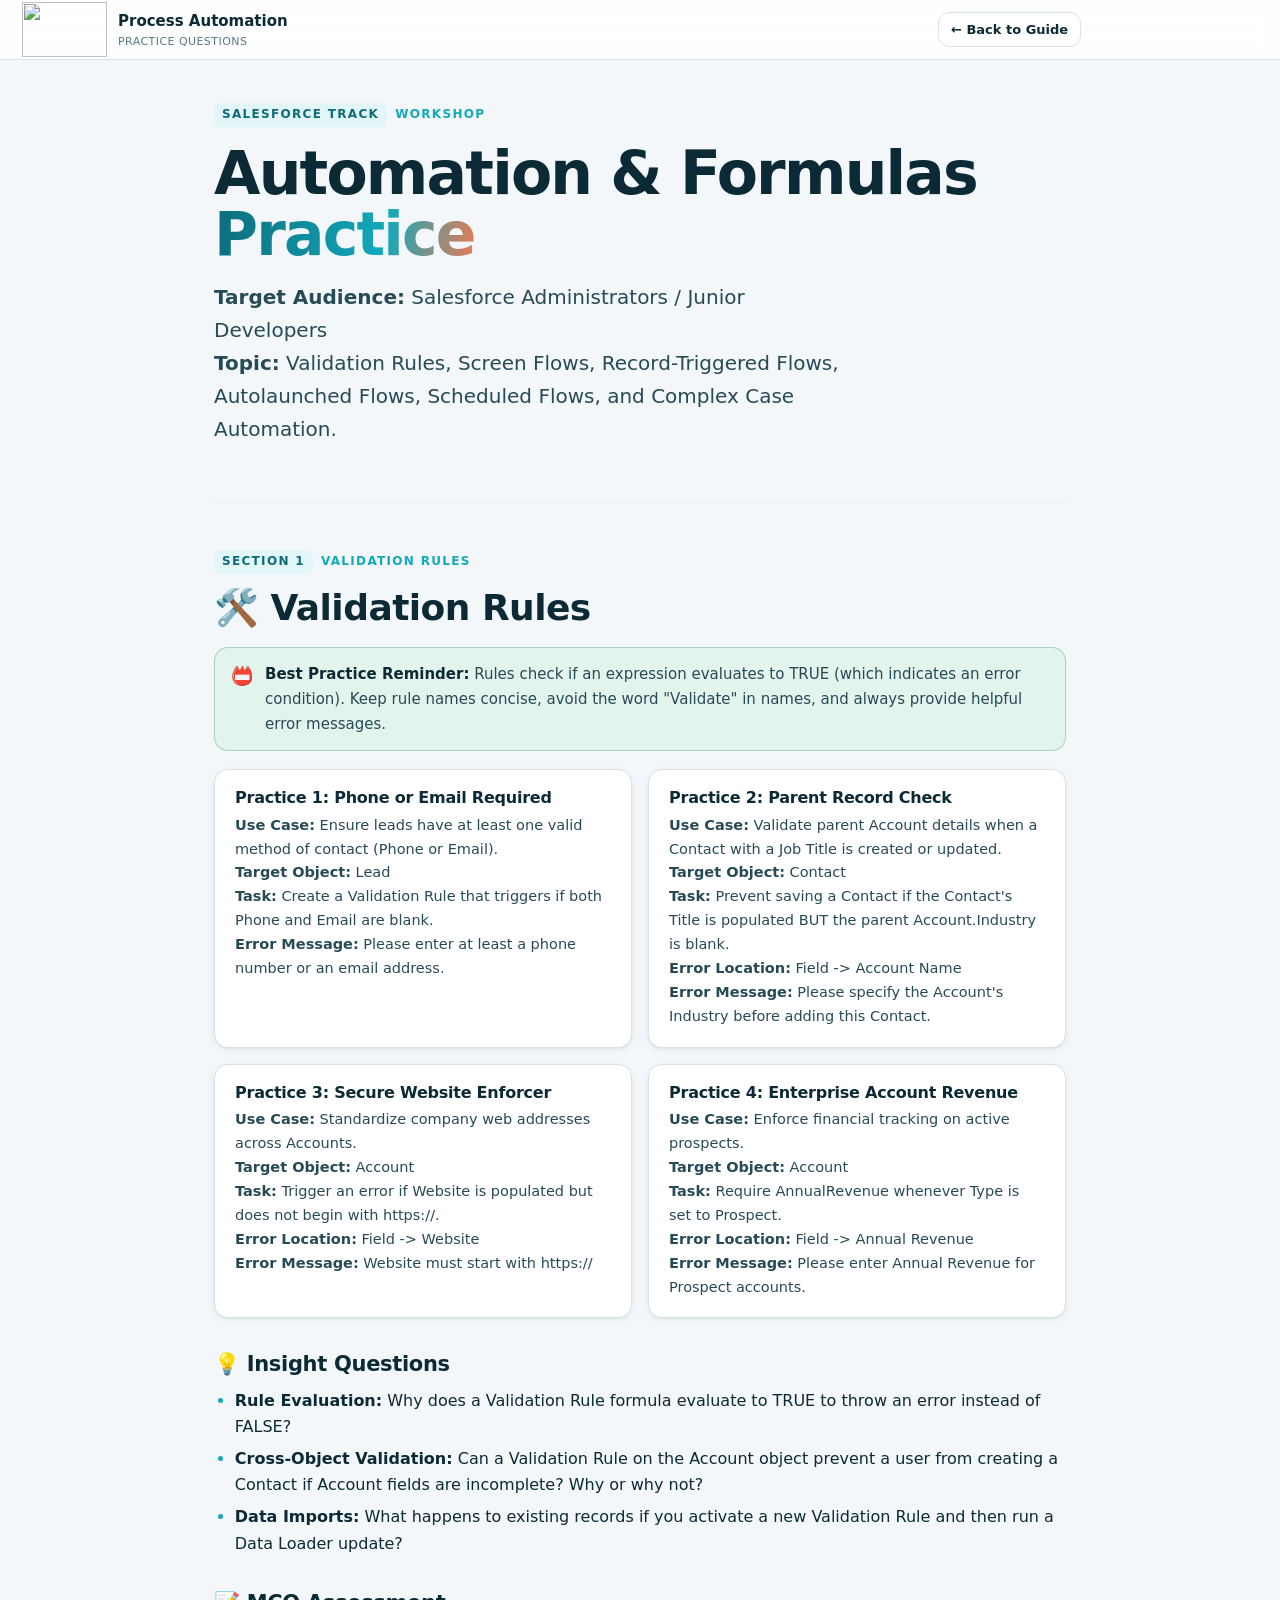
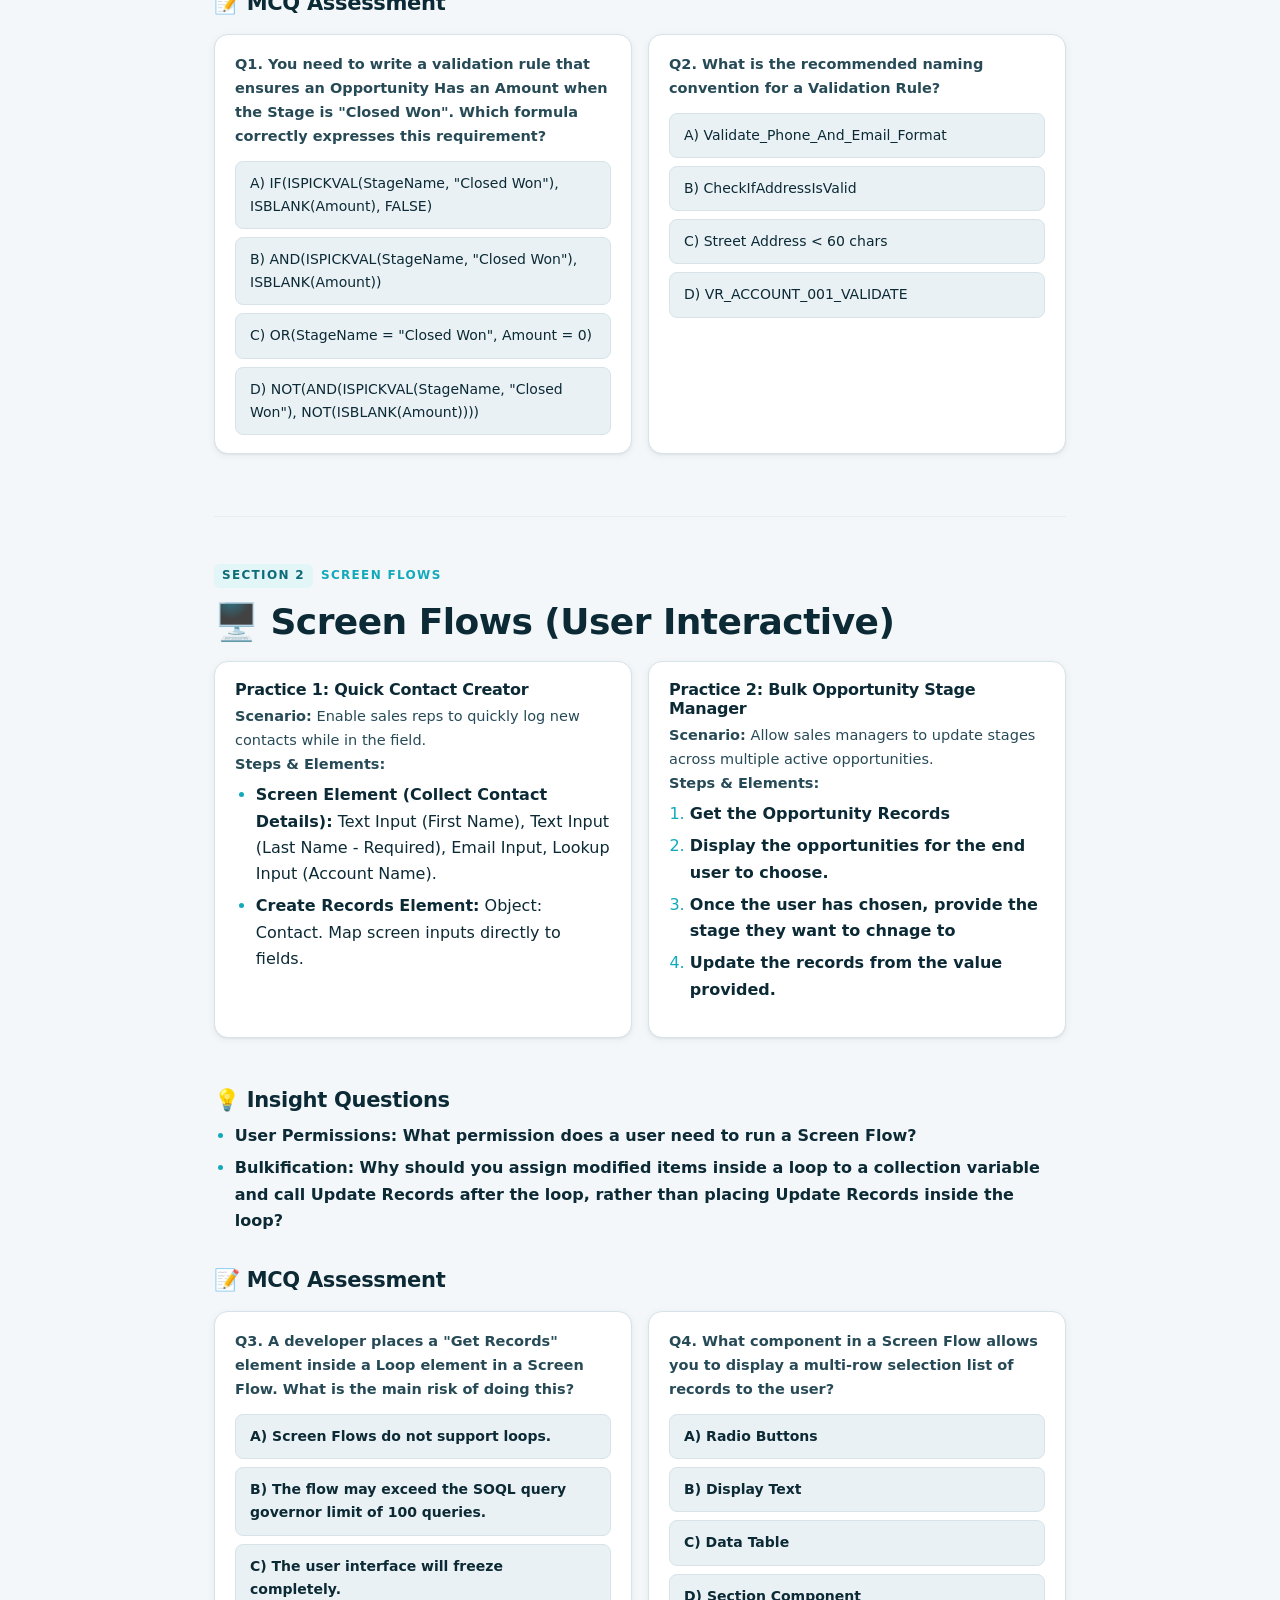
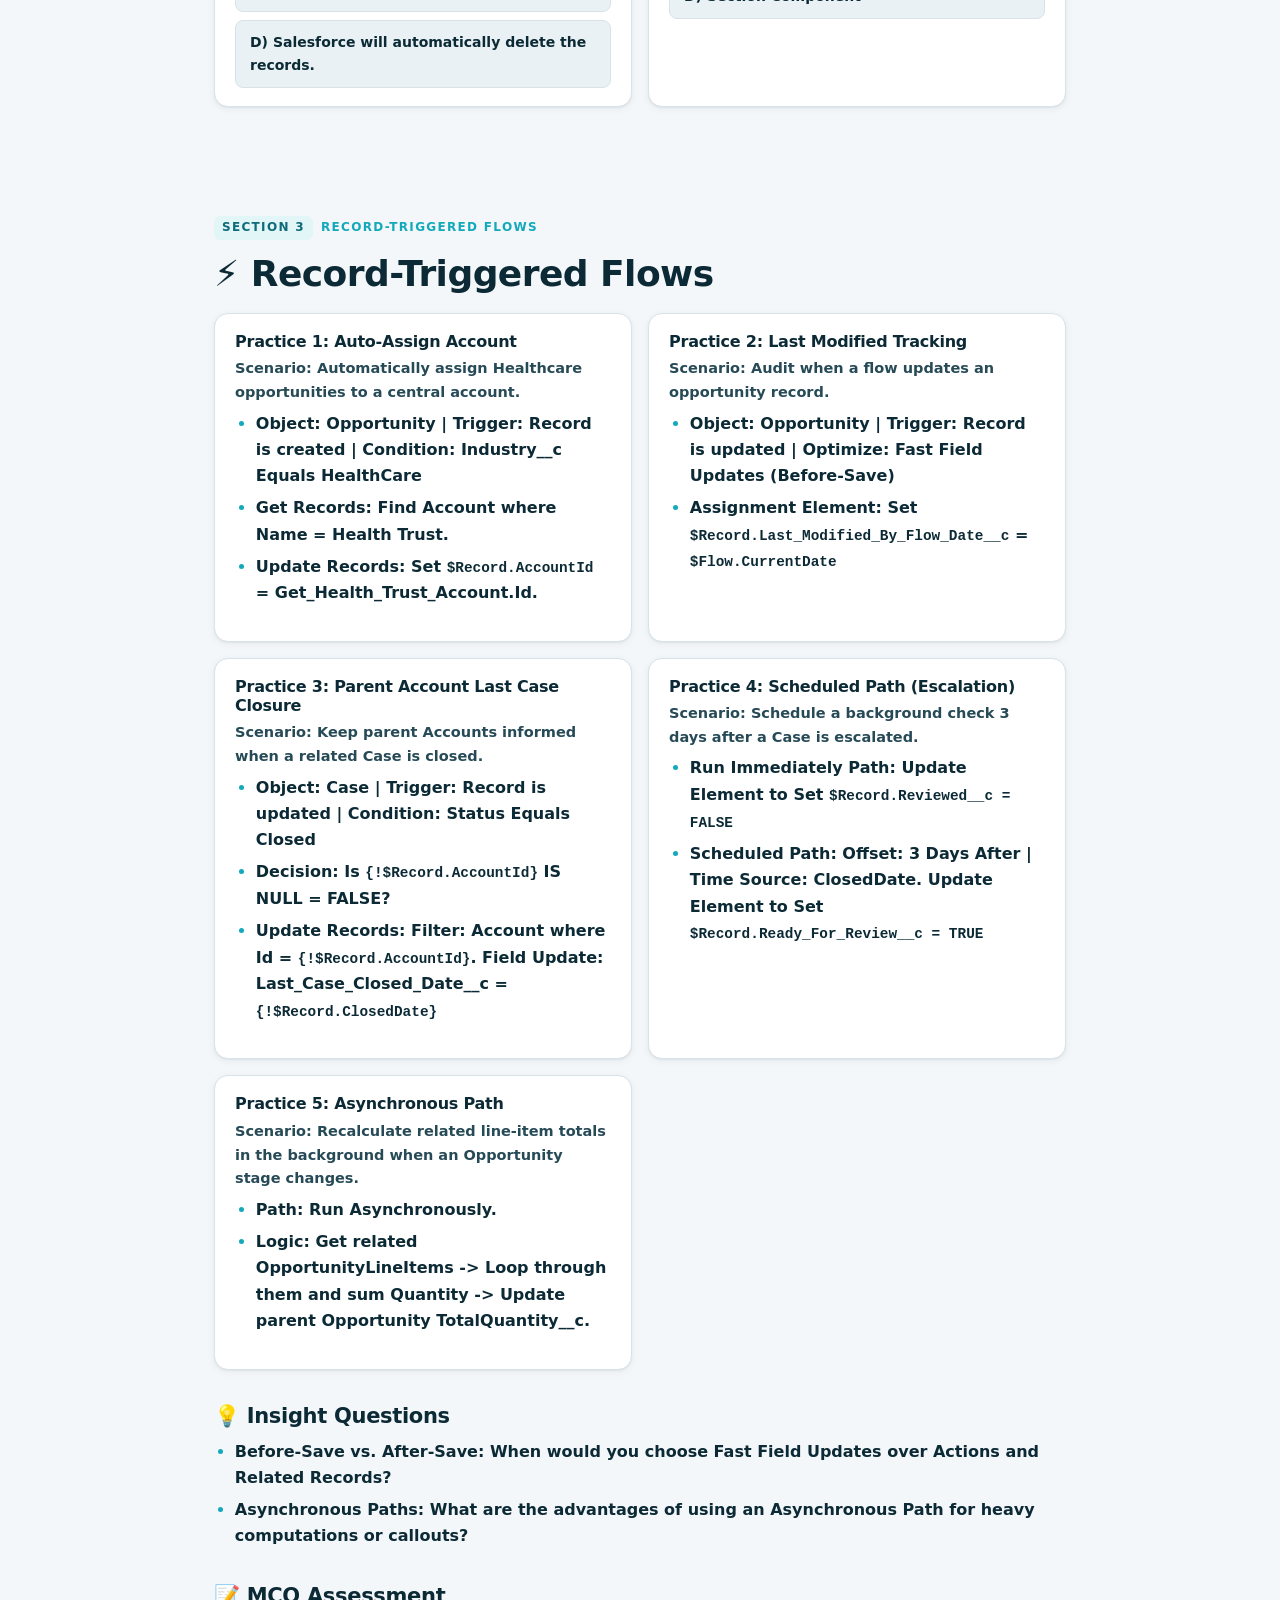
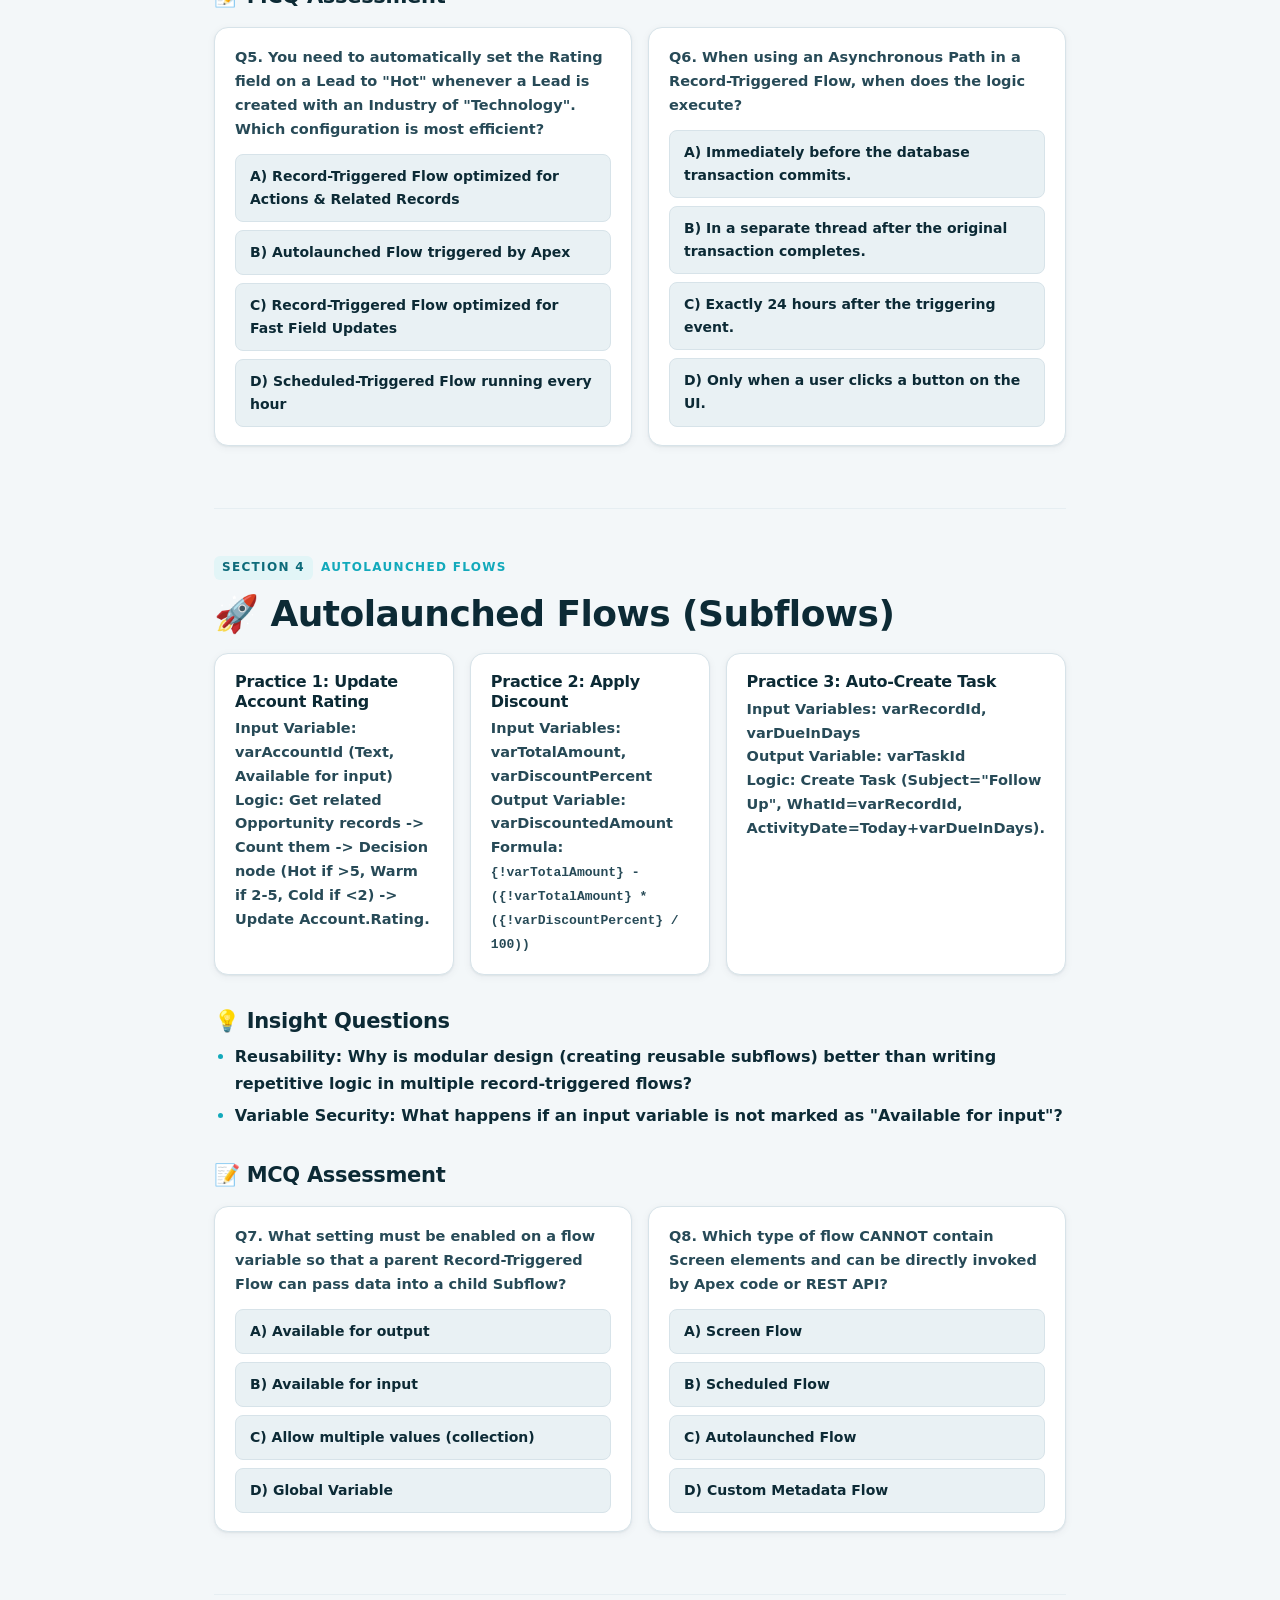
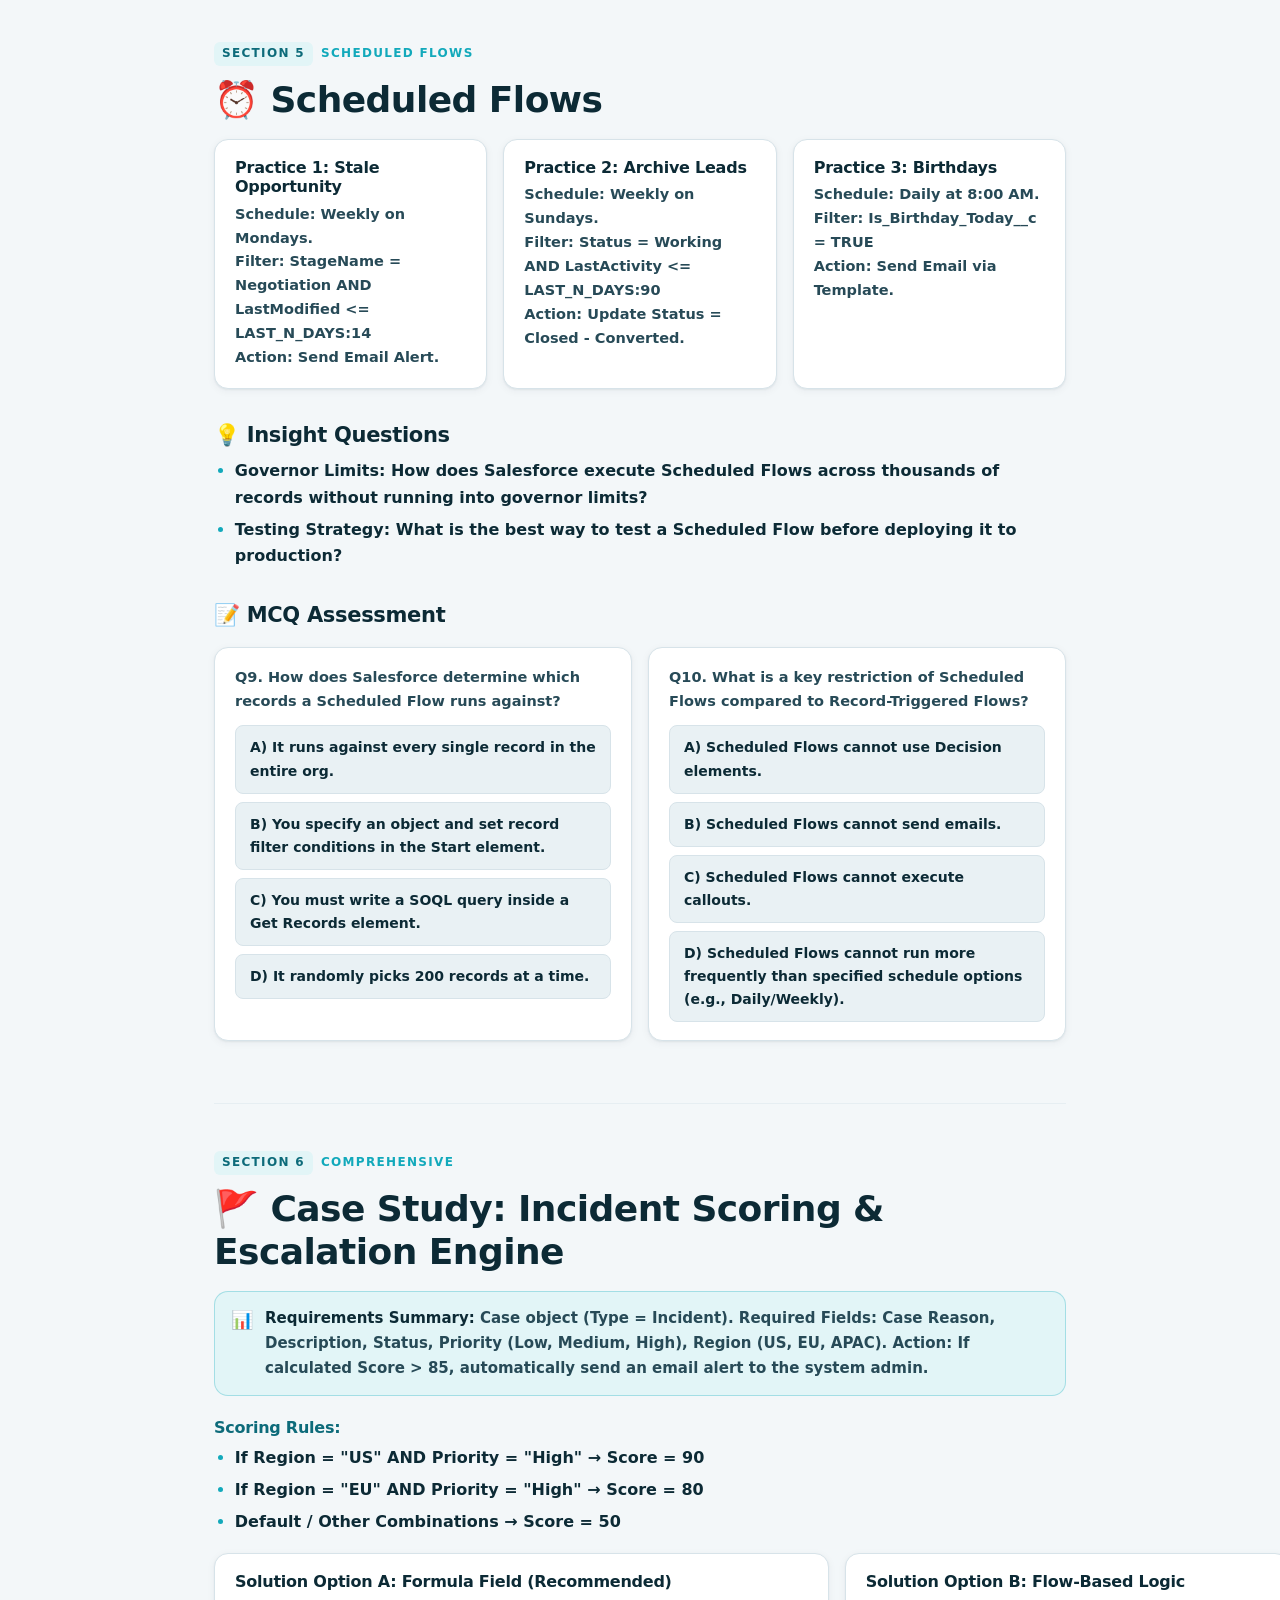
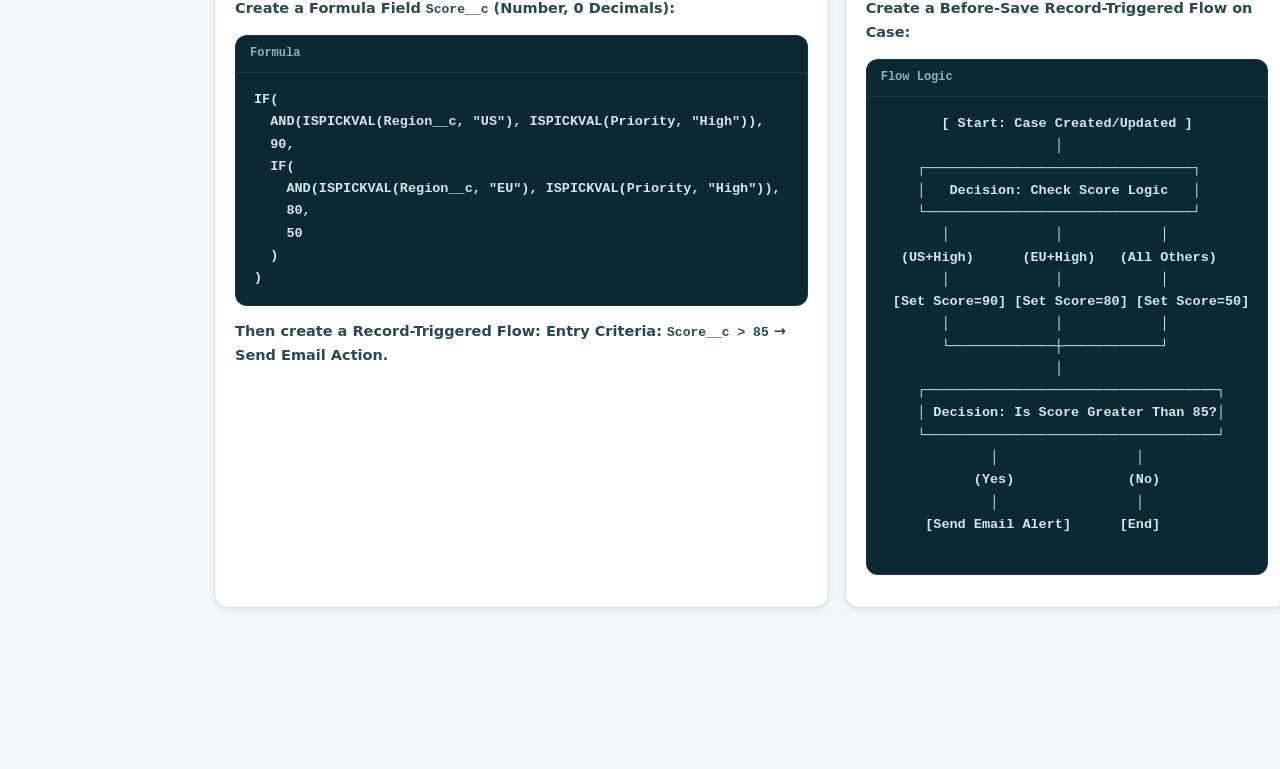
==== commit 4a8e04bf: "screen flow question corrections" ====
--- a/questions.html
+++ b/questions.html
@@ -151,11 +151,10 @@
         <p><b>Scenario:</b> Allow sales managers to update stages across multiple active opportunities.</p>
         <p><b>Steps &amp; Elements:</b></p>
         <ol>
-          <li><b>Get Records:</b> Object: Opportunity. Filter: StageName != Closed Won AND StageName != Closed Lost.</li>
-          <li><b>Screen Element:</b> Picklist (Select New Stage) and Data Table (Active Opportunities) with multi-row selection enabled.</li>
-          <li><b>Loop Element:</b> Iterate over <code>{!Active_Opportunities.selectedRows}</code>.</li>
-          <li><b>Assignment Element:</b> Set StageName = <code>{!Select_New_Stage}</code> and add to collection variable.</li>
-          <li><b>Update Records:</b> Update records from the collection variable.</li>
+          <li><b>Get the Opportunity Records</b></li>
+          <li><b>Display the opportunities for the end user to choose.</b></li>
+          <li><b>Once the user has chosen, provide the stage they want to chnage to</b></li>
+          <li><b>Update the records from the value provided.</li>
         </ol>
       </div>
     </div>
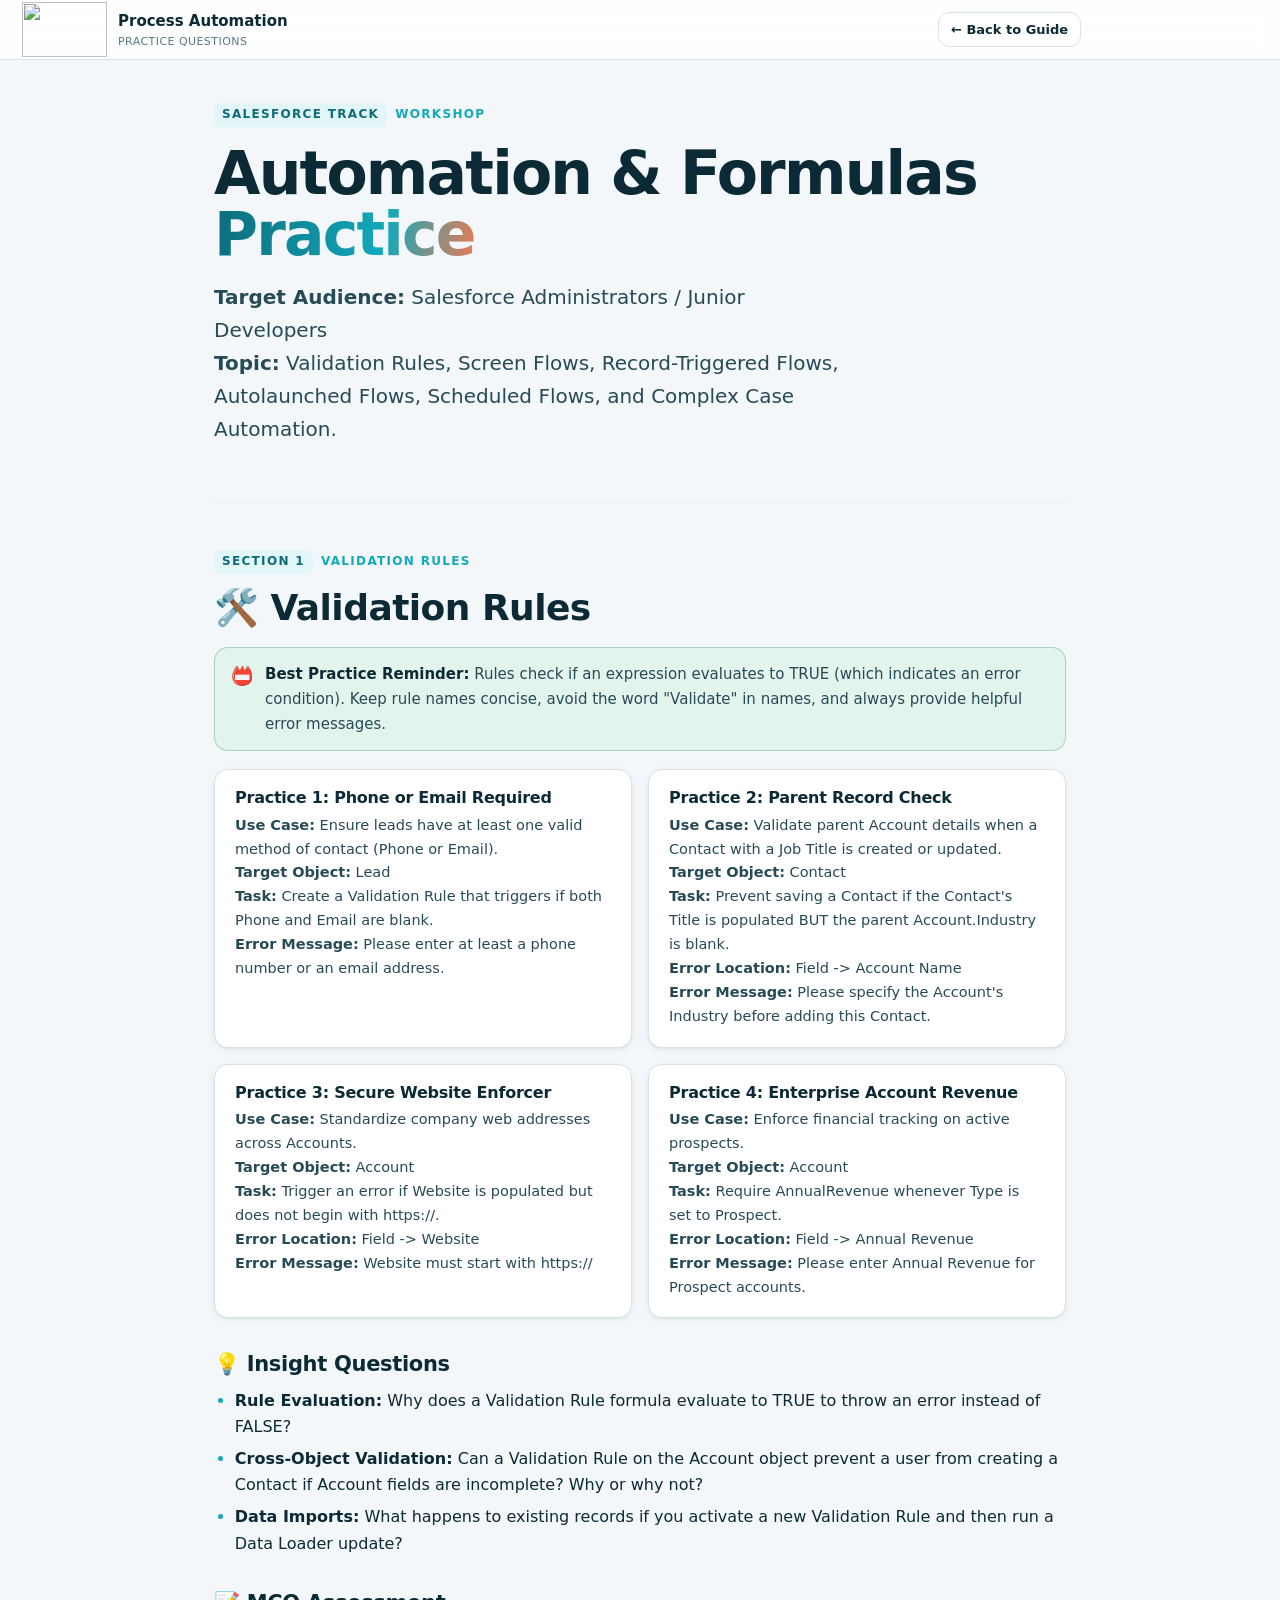
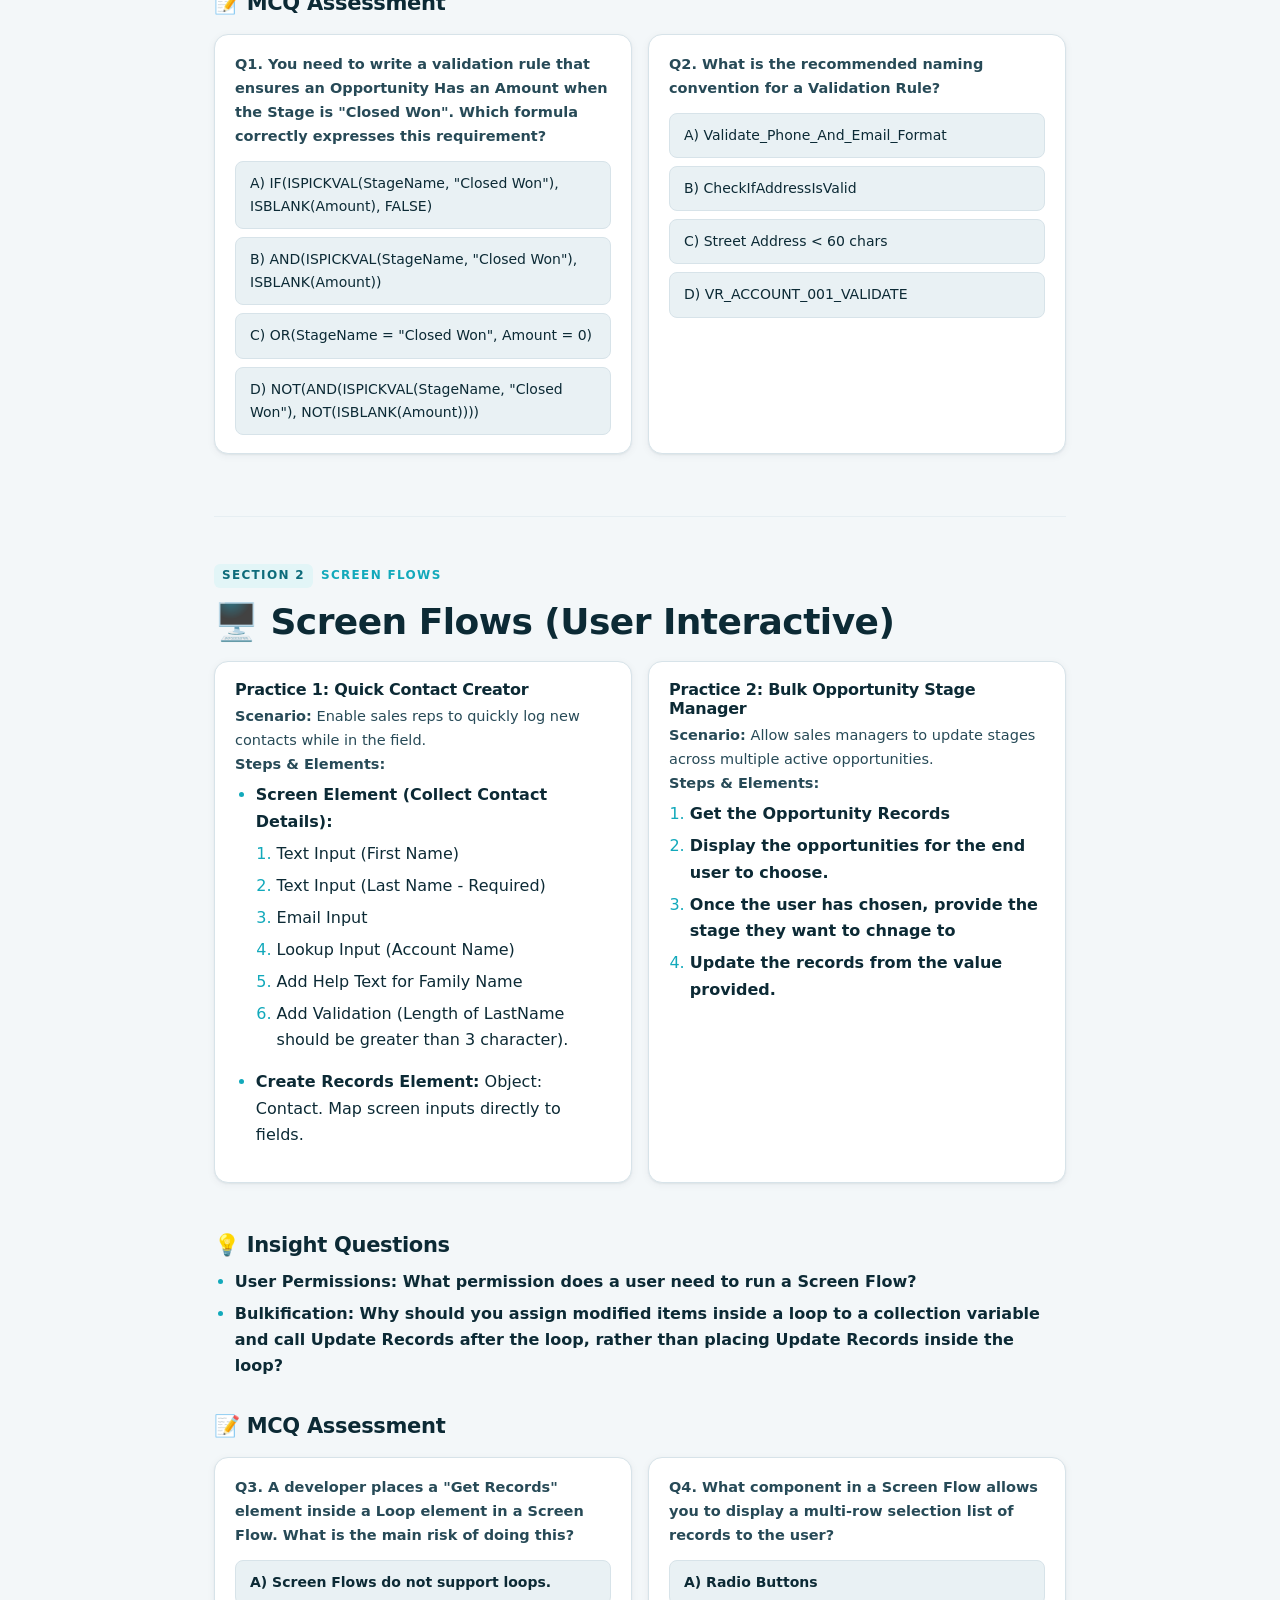
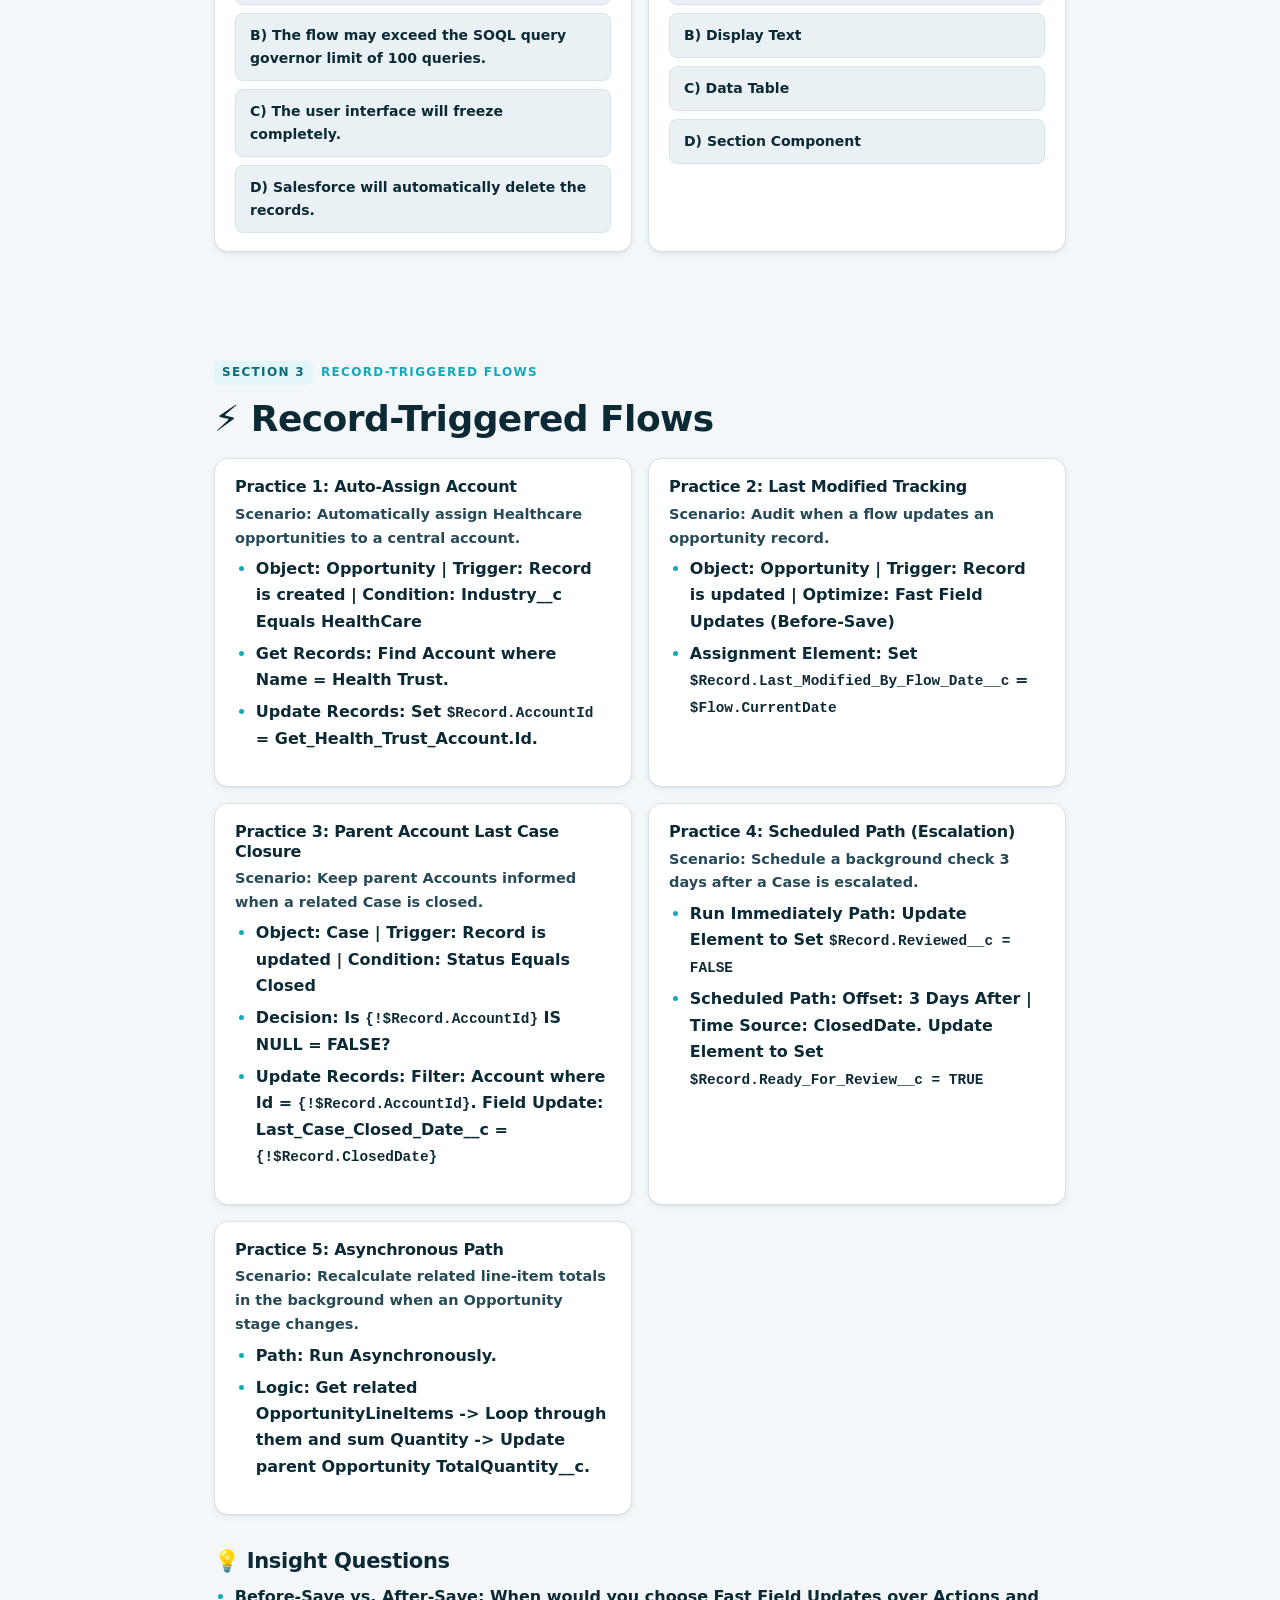
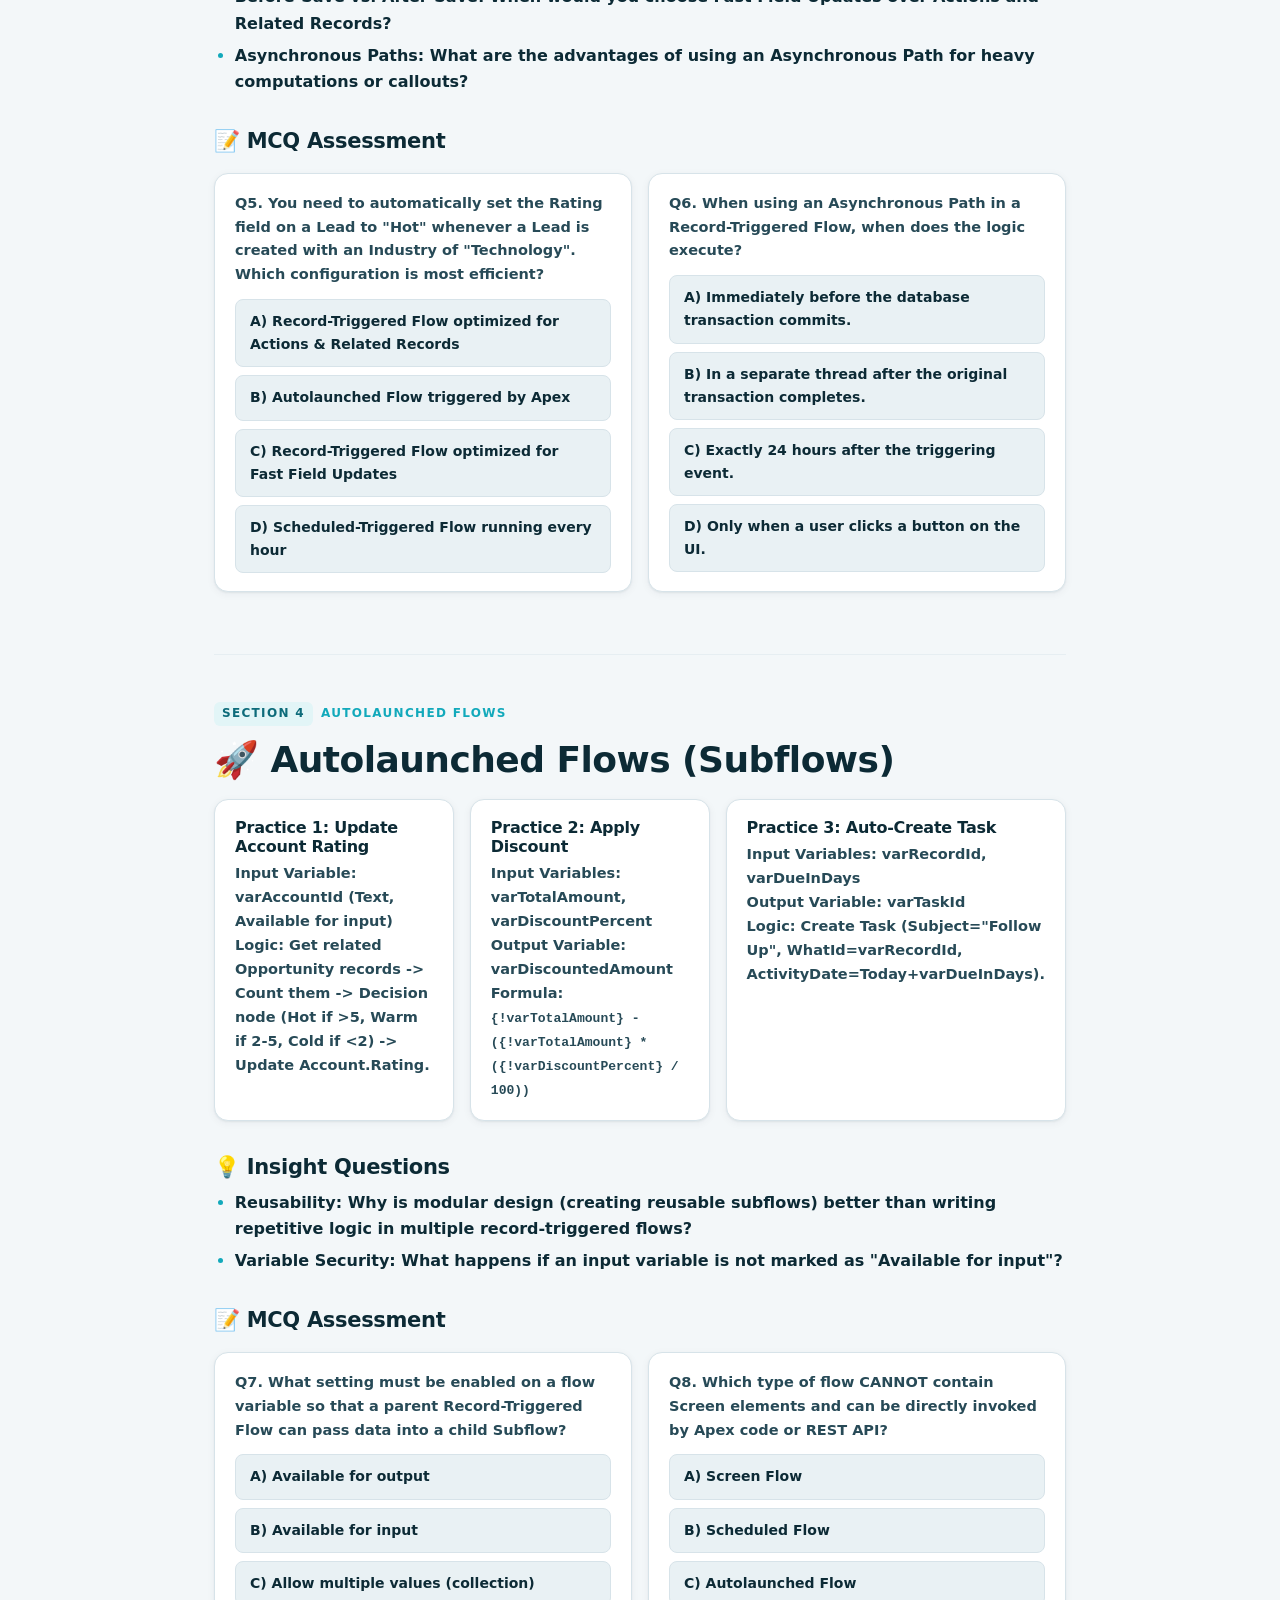
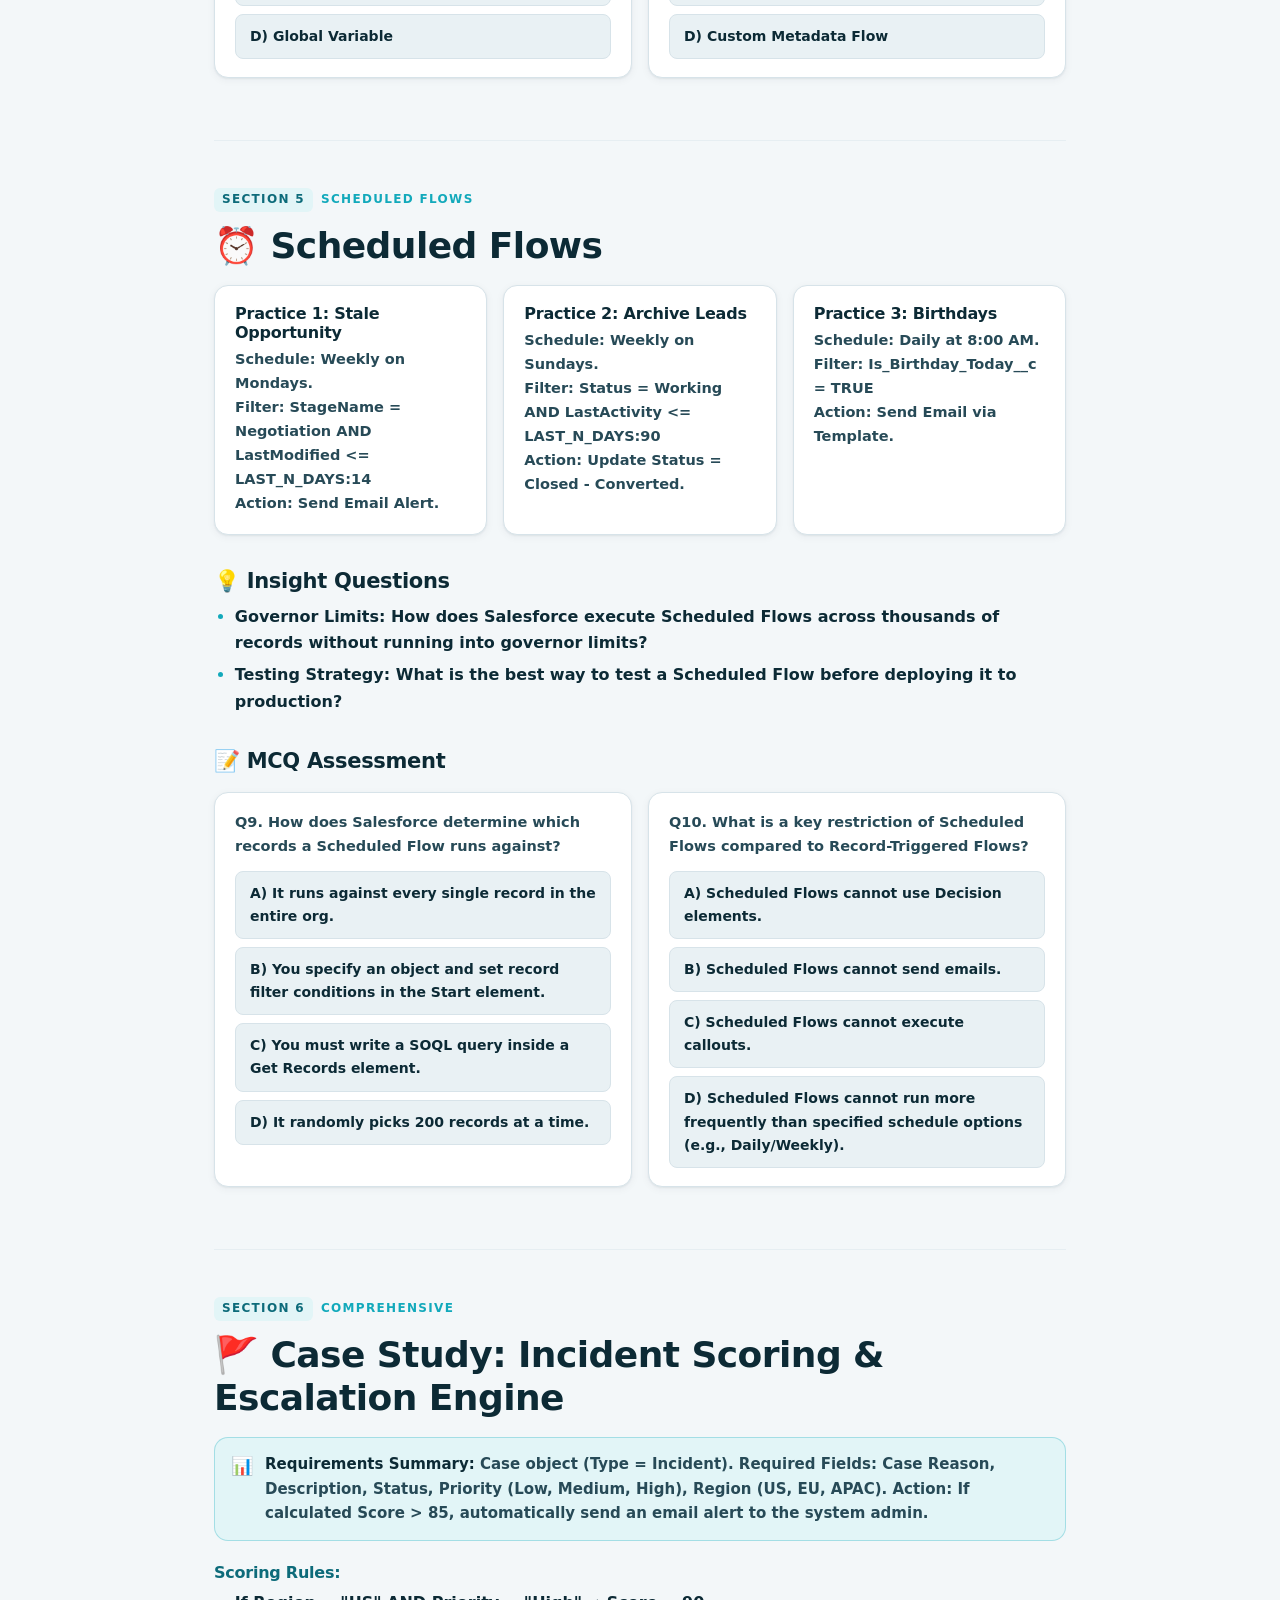
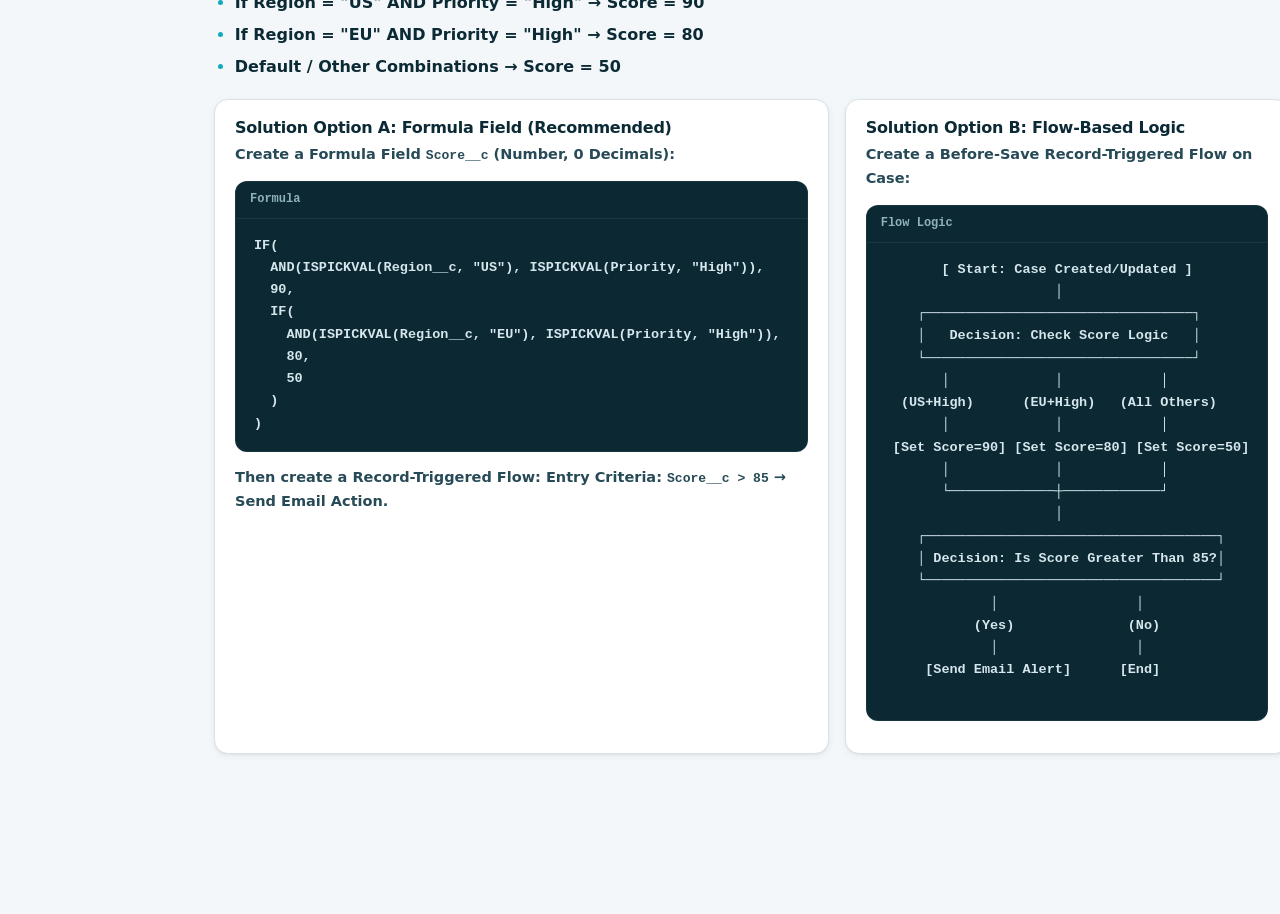
==== commit b529cf0c: "correct screen flow question 1" ====
--- a/questions.html
+++ b/questions.html
@@ -141,7 +141,16 @@
         <p><b>Scenario:</b> Enable sales reps to quickly log new contacts while in the field.</p>
         <p><b>Steps &amp; Elements:</b></p>
         <ul>
-          <li><b>Screen Element (Collect Contact Details):</b> Text Input (First Name), Text Input (Last Name - Required), Email Input, Lookup Input (Account Name).</li>
+          <li><b>Screen Element (Collect Contact Details):</b>
+            <ol>
+            <li>Text Input (First Name)</li>
+            <li>Text Input (Last Name - Required)</li>
+            <li>Email Input</li>
+            <li>Lookup Input (Account Name)</li>
+            <li>Add Help Text for Family Name</li>
+            <li>Add Validation (Length of LastName should be greater than 3 character).</li>
+            </ol>
+        </li>
           <li><b>Create Records Element:</b> Object: Contact. Map screen inputs directly to fields.</li>
         </ul>
       </div>
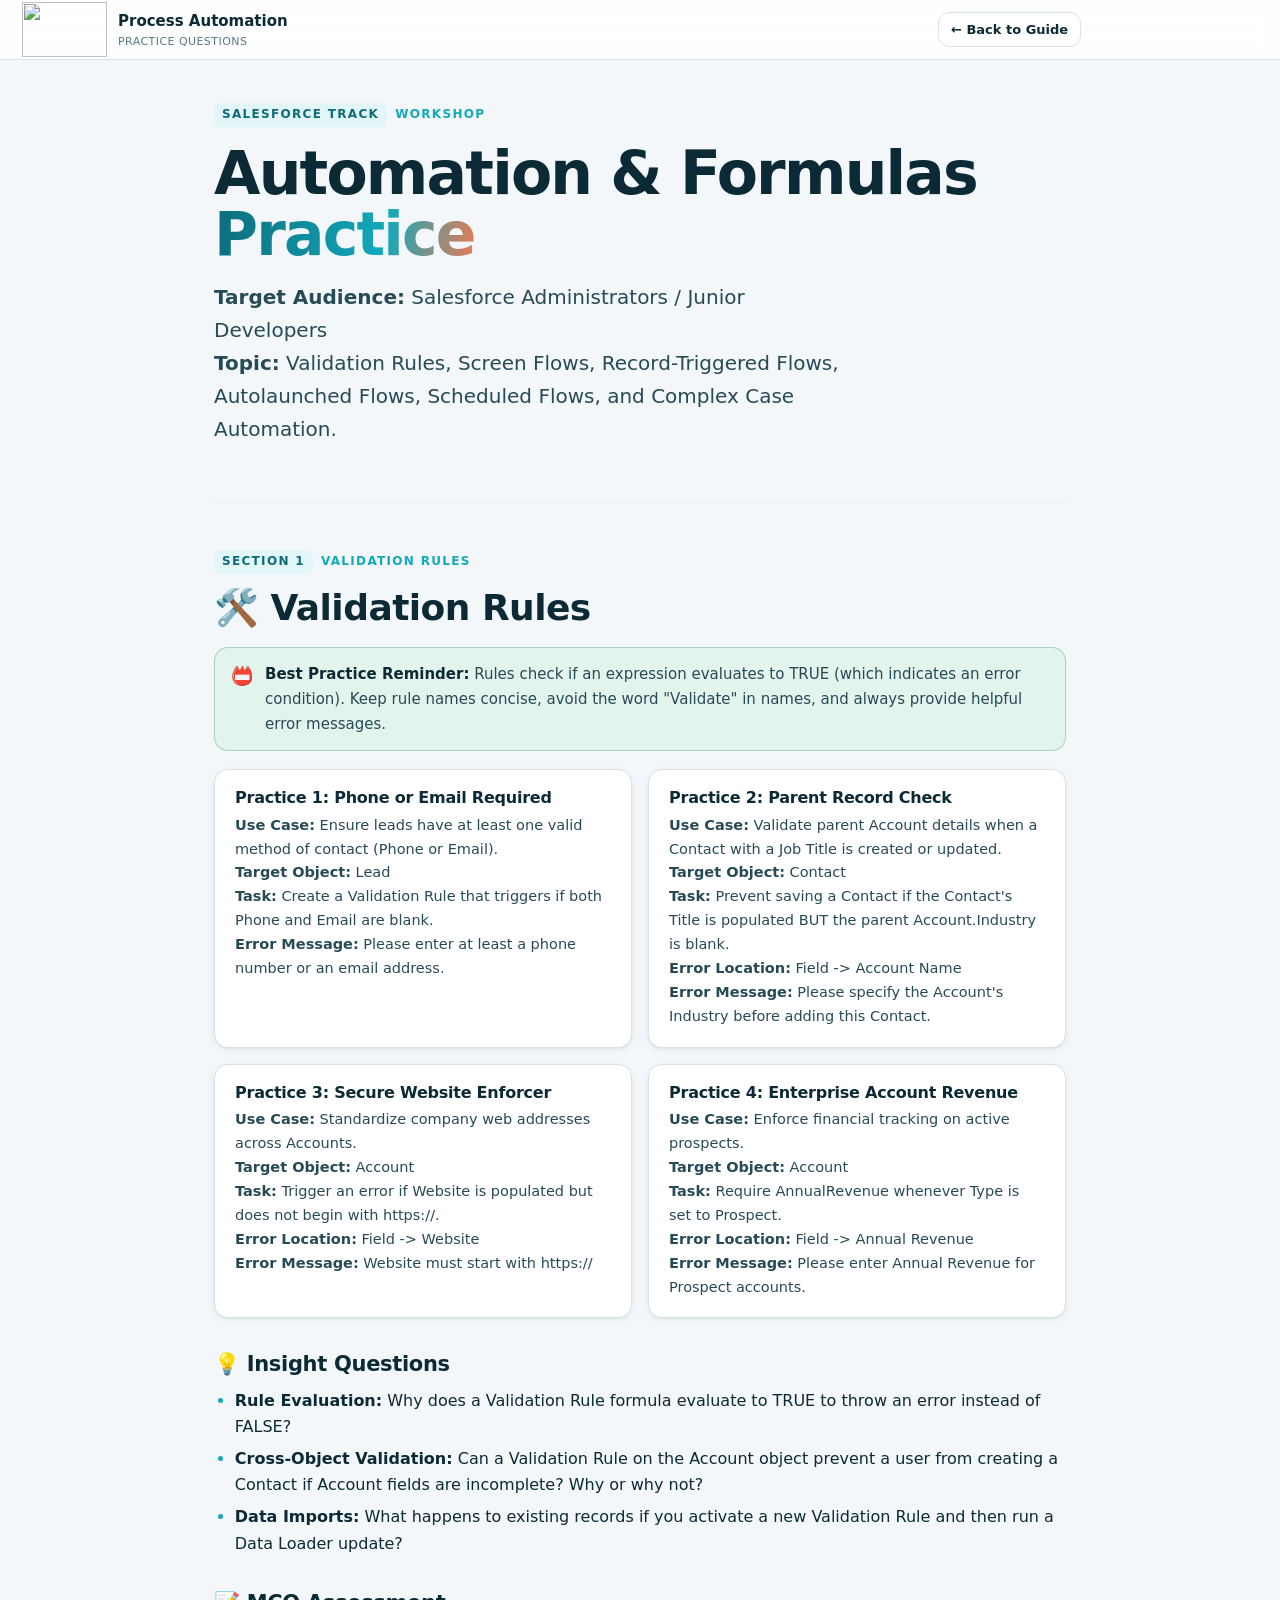
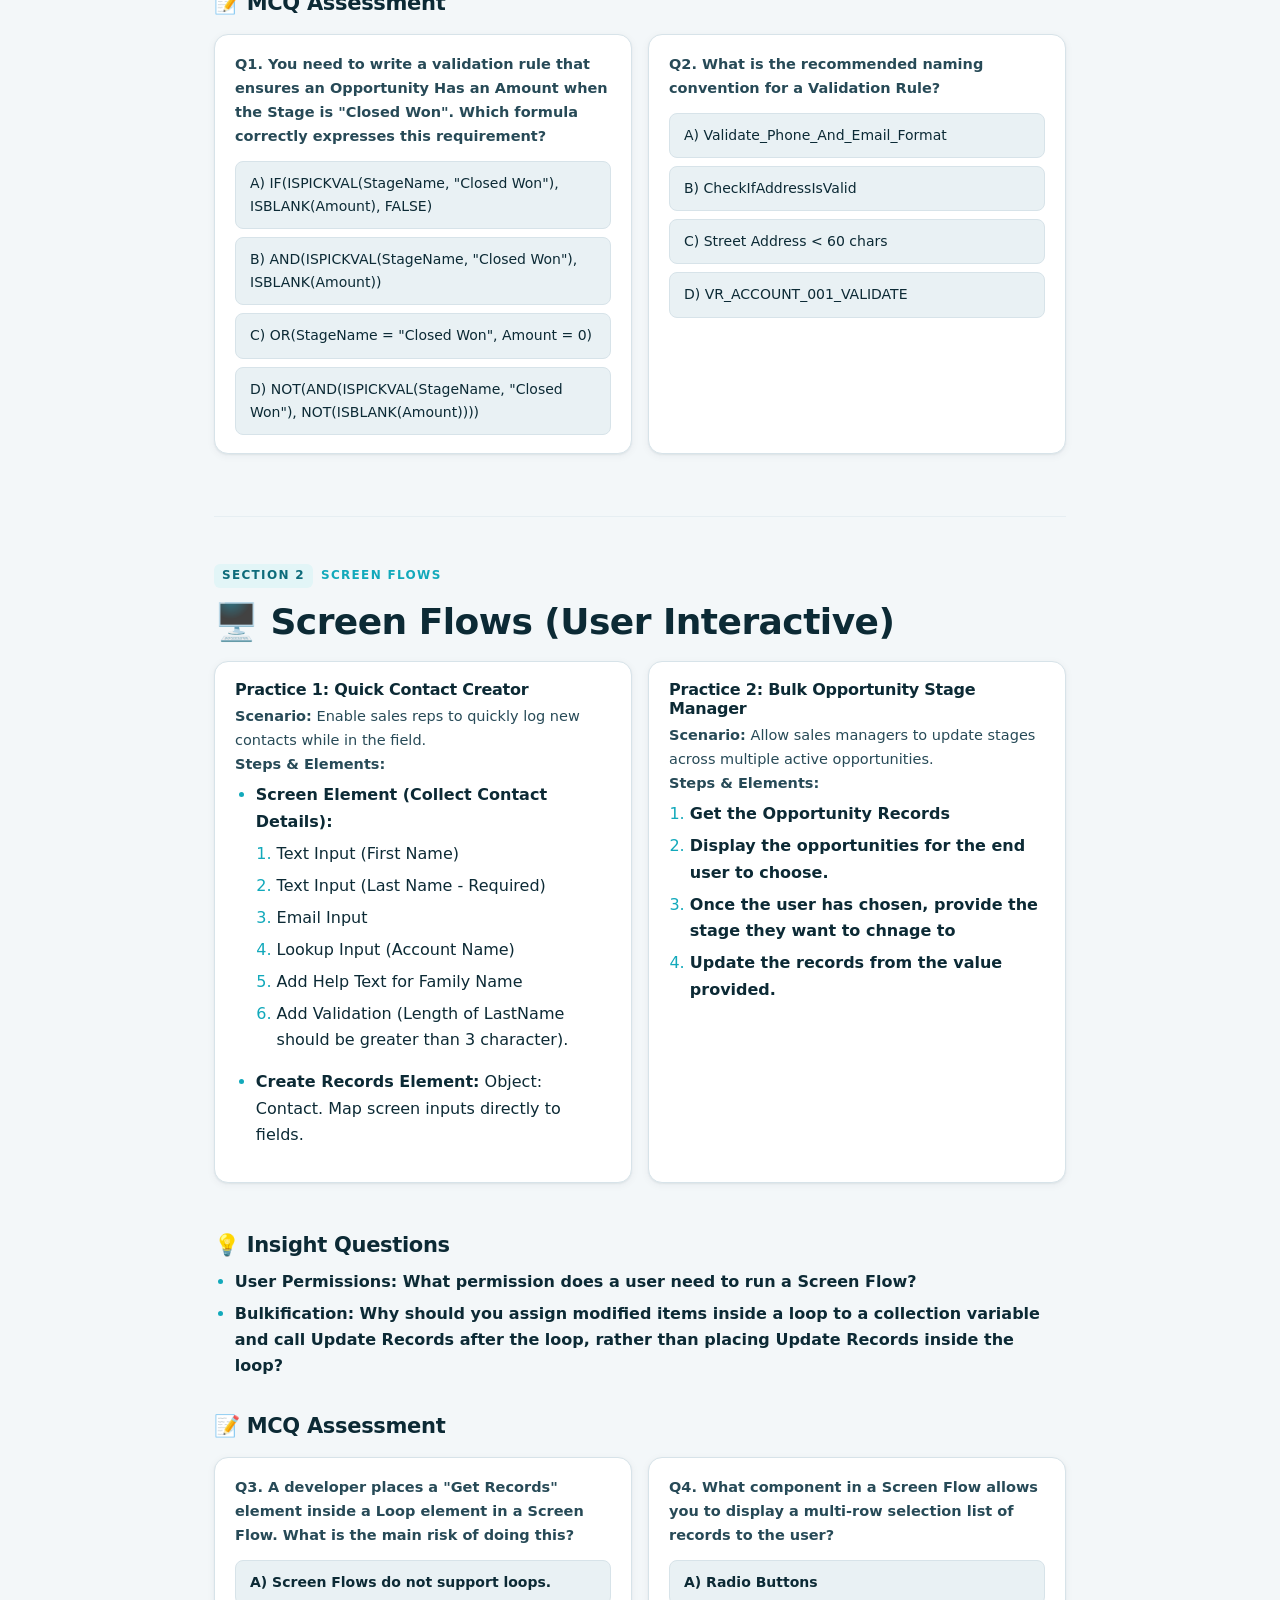
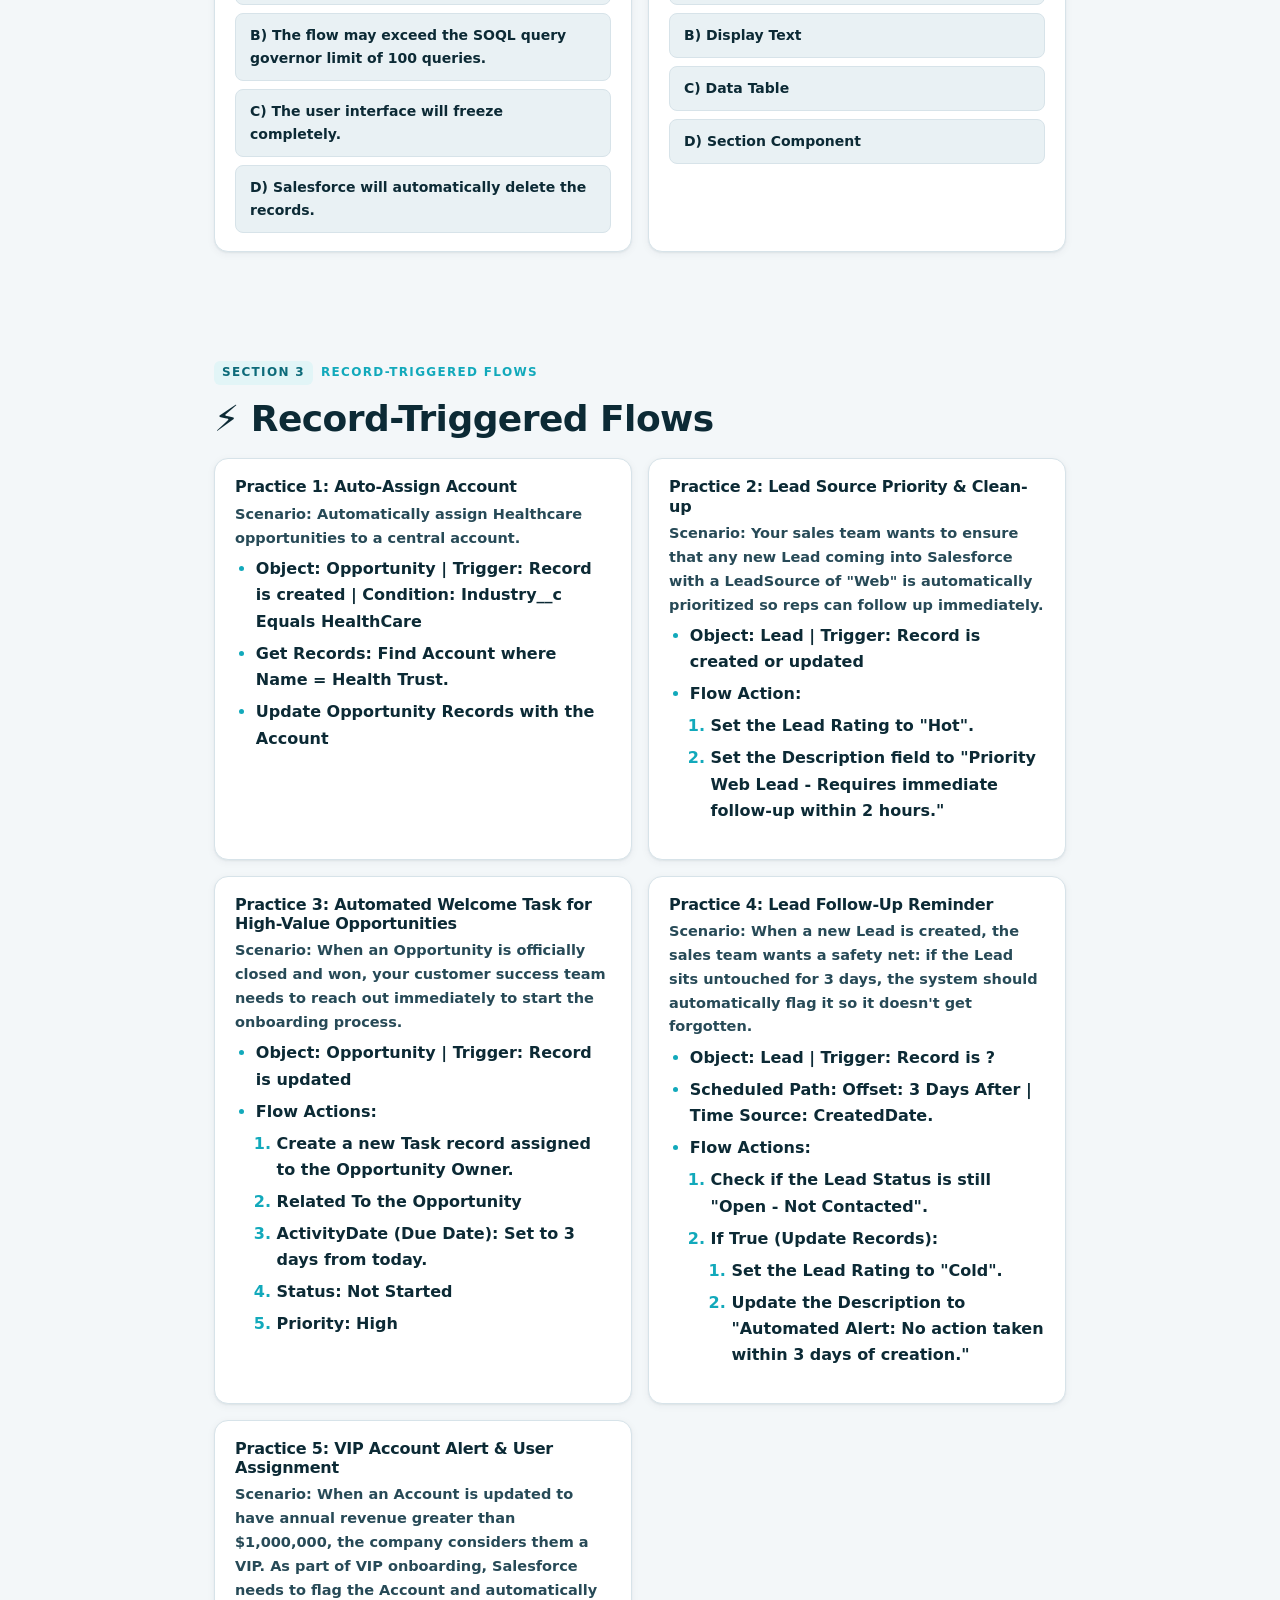
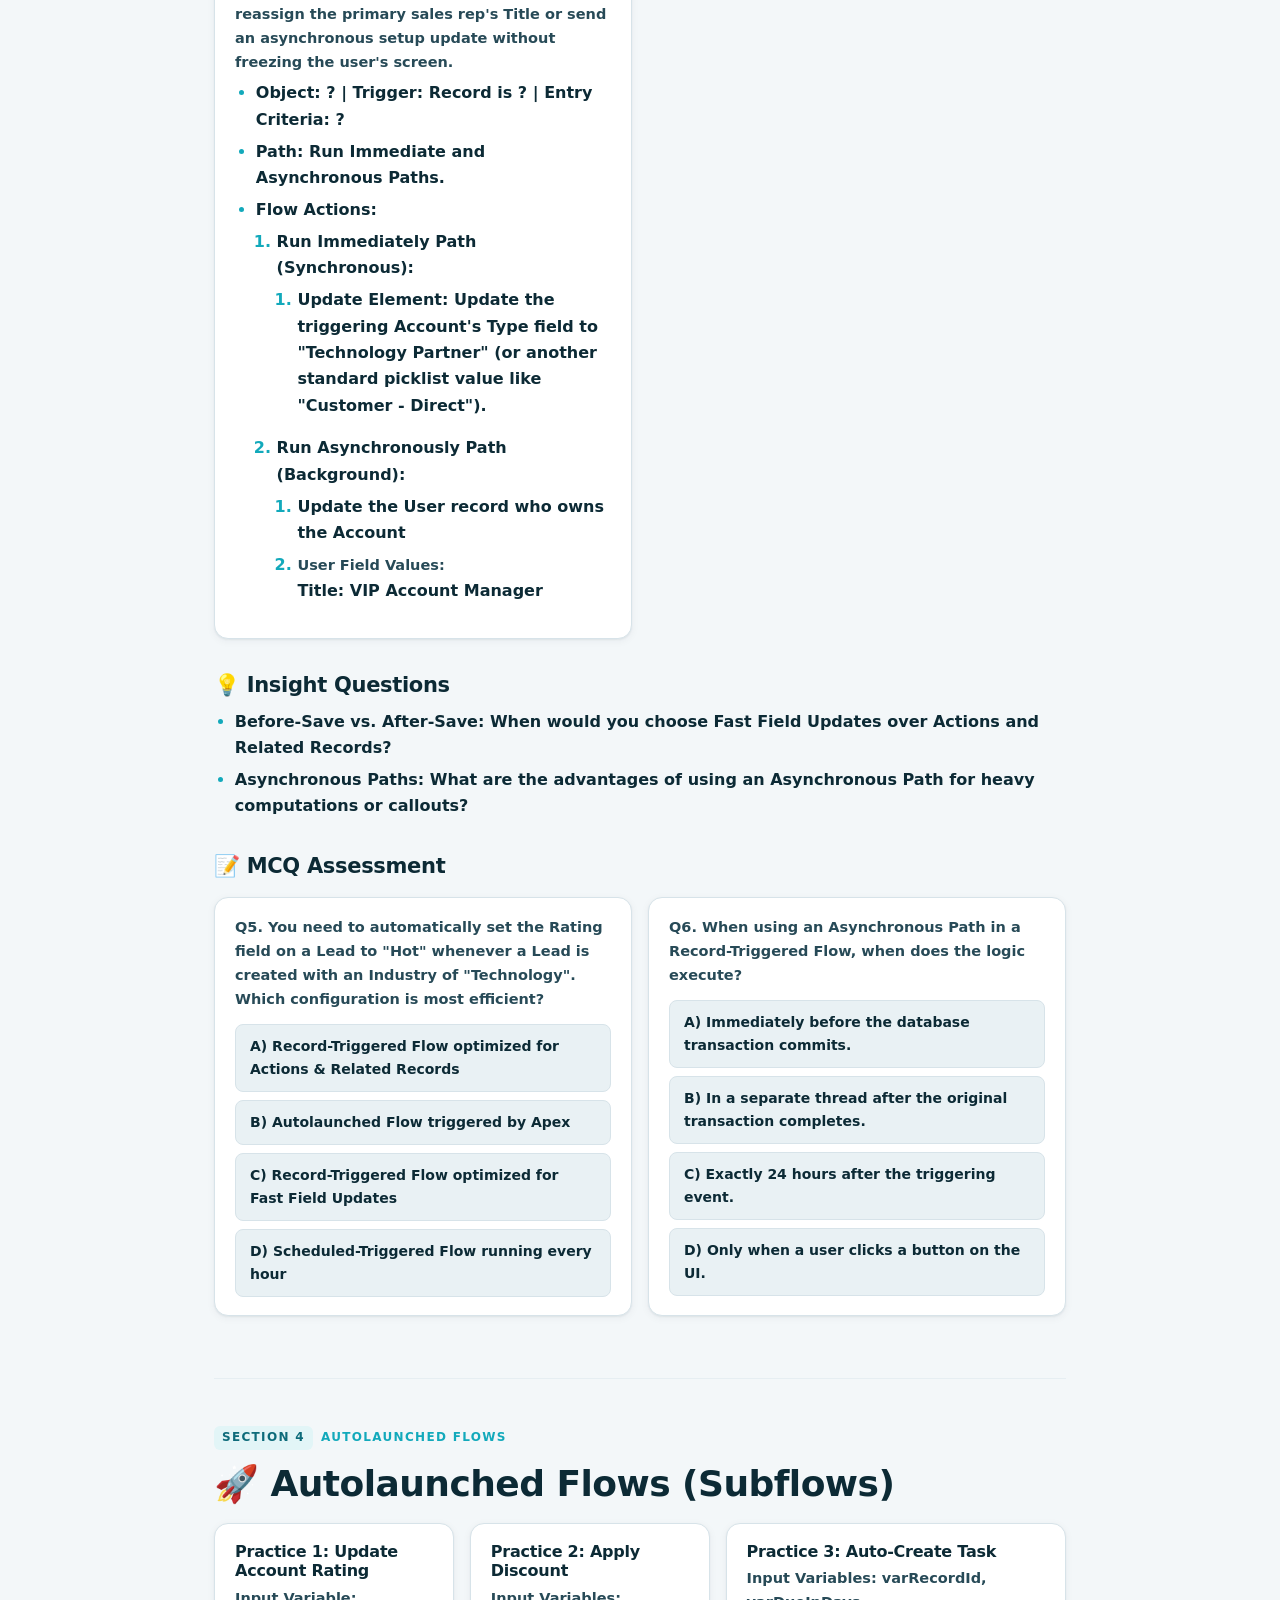
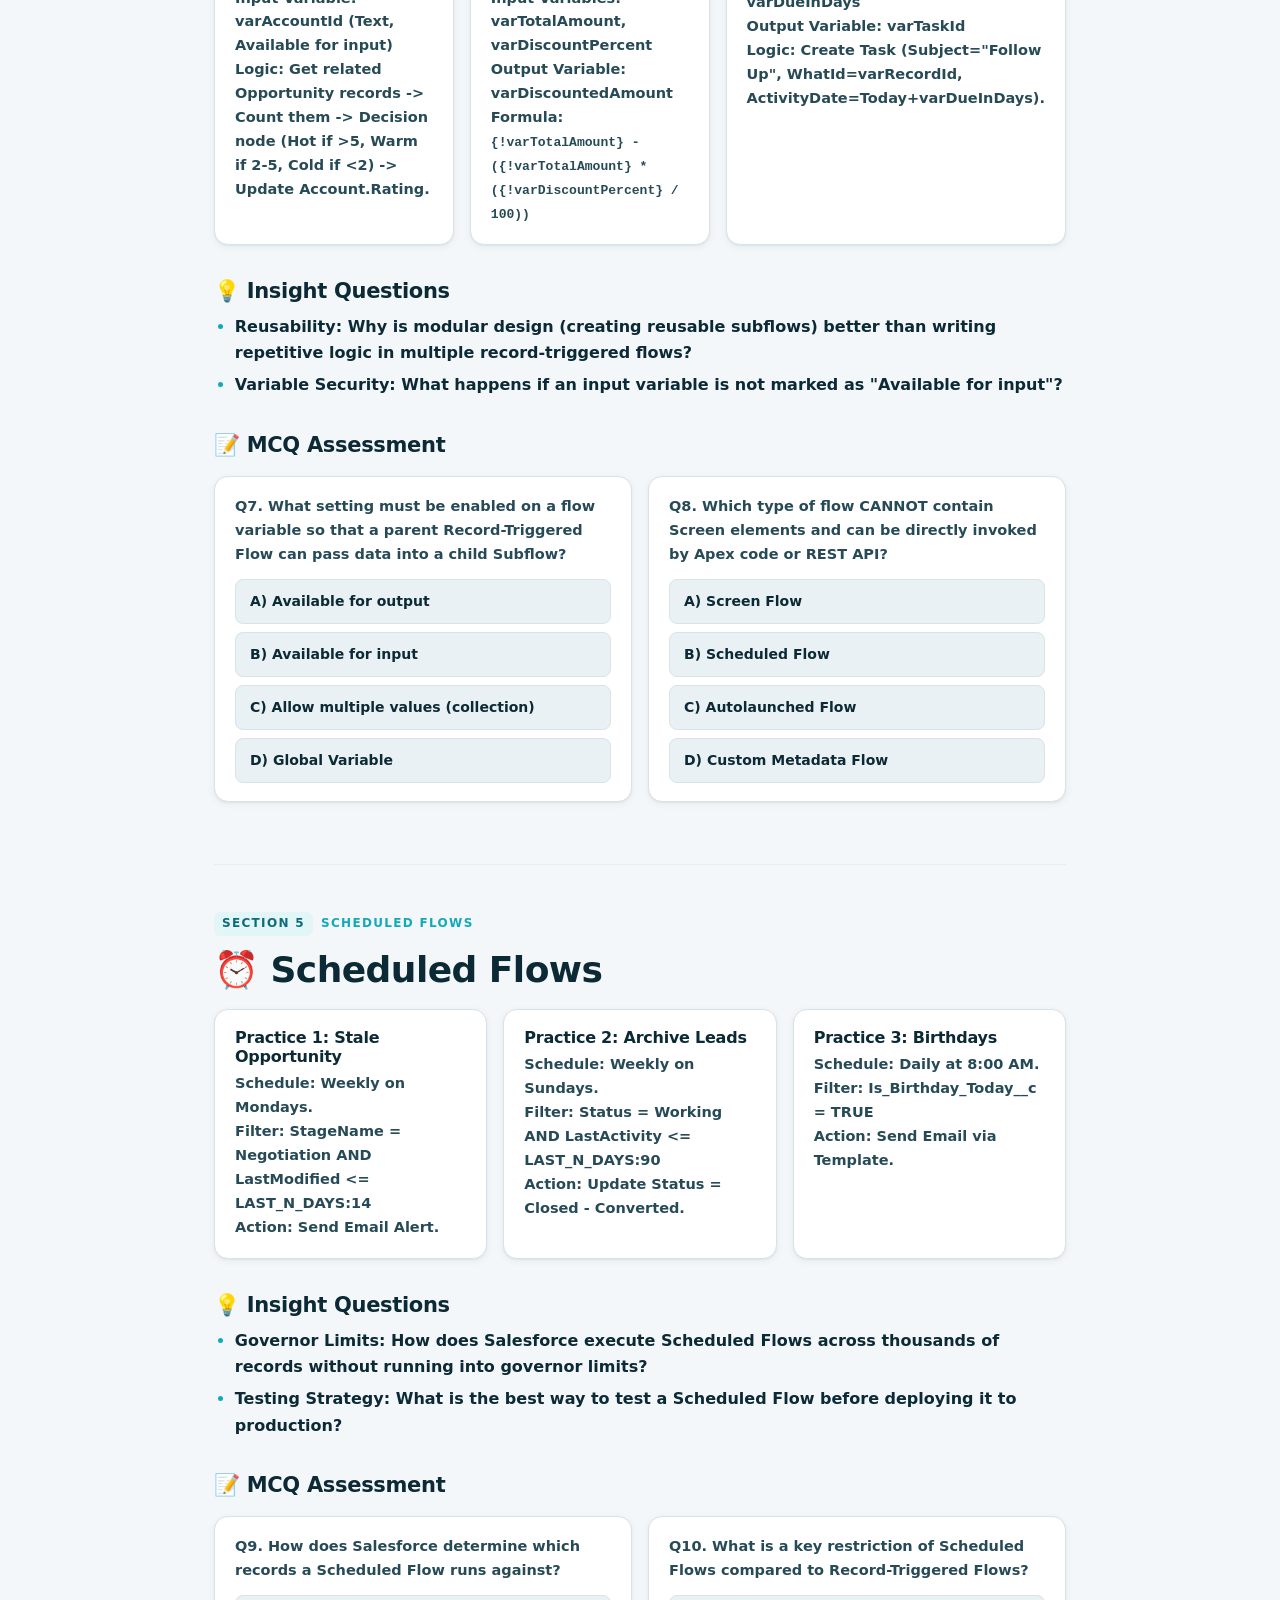
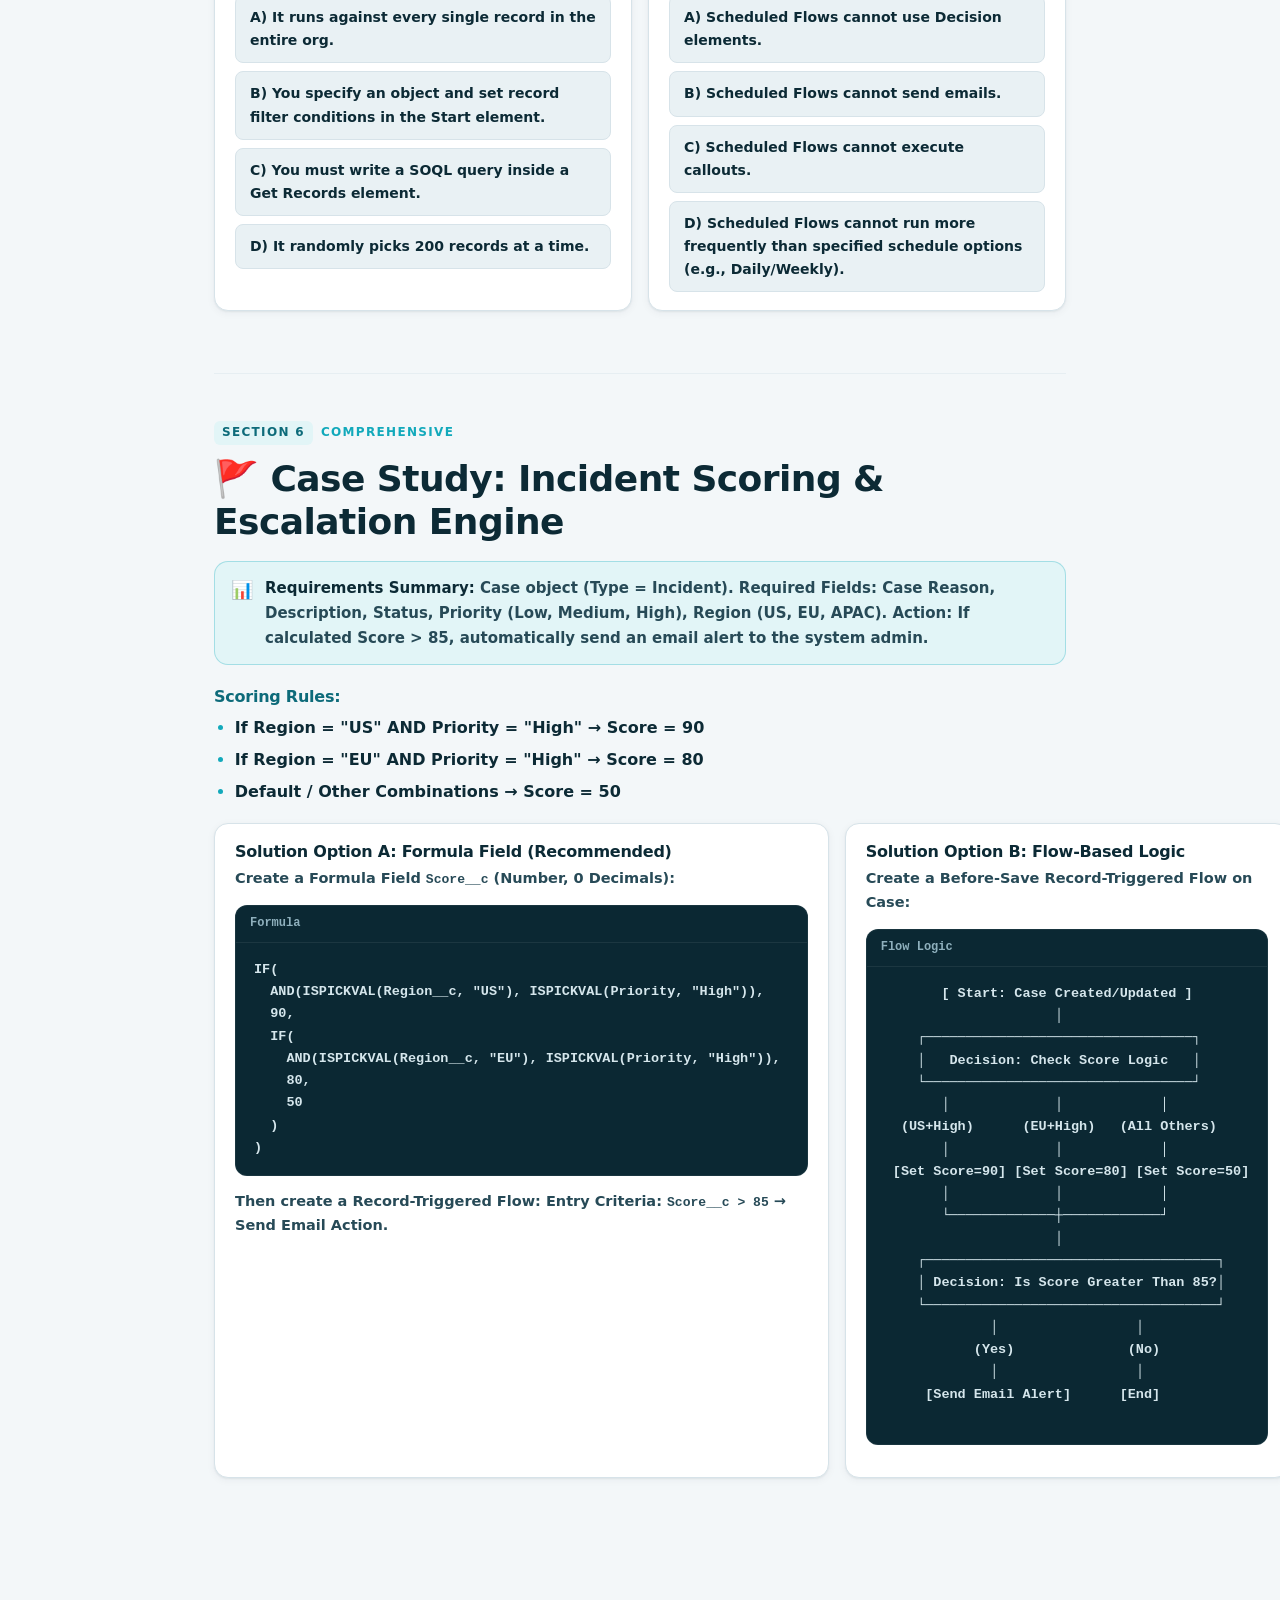
==== commit 608d45fe: "correct record triggered question" ====
--- a/questions.html
+++ b/questions.html
@@ -209,44 +209,79 @@
         <ul>
           <li><b>Object:</b> Opportunity | <b>Trigger:</b> Record is created | <b>Condition:</b> Industry__c Equals HealthCare</li>
           <li><b>Get Records:</b> Find Account where Name = Health Trust.</li>
-          <li><b>Update Records:</b> Set <code>$Record.AccountId</code> = Get_Health_Trust_Account.Id.</li>
-        </ul>
-      </div>
-
-      <div class="card">
-        <h4>Practice 2: Last Modified Tracking</h4>
-        <p><b>Scenario:</b> Audit when a flow updates an opportunity record.</p>
-        <ul>
-          <li><b>Object:</b> Opportunity | <b>Trigger:</b> Record is updated | <b>Optimize:</b> Fast Field Updates (Before-Save)</li>
-          <li><b>Assignment Element:</b> Set <code>$Record.Last_Modified_By_Flow_Date__c</code> = <code>$Flow.CurrentDate</code></li>
-        </ul>
-      </div>
-
-      <div class="card">
-        <h4>Practice 3: Parent Account Last Case Closure</h4>
-        <p><b>Scenario:</b> Keep parent Accounts informed when a related Case is closed.</p>
-        <ul>
-          <li><b>Object:</b> Case | <b>Trigger:</b> Record is updated | <b>Condition:</b> Status Equals Closed</li>
-          <li><b>Decision:</b> Is <code>{!$Record.AccountId}</code> IS NULL = FALSE?</li>
-          <li><b>Update Records:</b> Filter: Account where Id = <code>{!$Record.AccountId}</code>. Field Update: Last_Case_Closed_Date__c = <code>{!$Record.ClosedDate}</code></li>
-        </ul>
-      </div>
-
-      <div class="card">
-        <h4>Practice 4: Scheduled Path (Escalation)</h4>
-        <p><b>Scenario:</b> Schedule a background check 3 days after a Case is escalated.</p>
-        <ul>
-          <li><b>Run Immediately Path:</b> Update Element to Set <code>$Record.Reviewed__c = FALSE</code></li>
-          <li><b>Scheduled Path:</b> Offset: 3 Days After | Time Source: ClosedDate. Update Element to Set <code>$Record.Ready_For_Review__c = TRUE</code></li>
-        </ul>
-      </div>
-
-      <div class="card">
-        <h4>Practice 5: Asynchronous Path</h4>
-        <p><b>Scenario:</b> Recalculate related line-item totals in the background when an Opportunity stage changes.</p>
-        <ul>
-          <li><b>Path:</b> Run Asynchronously.</li>
-          <li><b>Logic:</b> Get related OpportunityLineItems -> Loop through them and sum Quantity -> Update parent Opportunity TotalQuantity__c.</li>
+          <li>Update Opportunity Records with the Account</li>
+        </ul>
+      </div>
+
+      <div class="card">
+        <h4>Practice 2: Lead Source Priority & Clean-up</h4>
+        <p><b>Scenario:</b> Your sales team wants to ensure that any new Lead coming into Salesforce with a LeadSource of "Web" is automatically prioritized so reps can follow up immediately.</p>
+        <ul>
+          <li><b>Object:</b> Lead | <b>Trigger:</b> Record is created or updated</li>
+          <li><b>Flow Action:</b>
+            <ol>
+                <li>Set the Lead Rating to "Hot".</li>
+                <li>Set the Description field to "Priority Web Lead - Requires immediate follow-up within 2 hours."</li>
+            </ol>
+          </li>
+        </ul>
+      </div>
+
+      <div class="card">
+        <h4>Practice 3: Automated Welcome Task for High-Value Opportunities</h4>
+        <p><b>Scenario:</b> When an Opportunity is officially closed and won, your customer success team needs to reach out immediately to start the onboarding process.</p>
+        <ul>
+          <li><b>Object:</b> Opportunity | <b>Trigger:</b> Record is updated </li>
+          <li><b>Flow Actions:</b>
+            <ol>
+                <li>Create a new Task record assigned to the Opportunity Owner.</li>
+                <li>Related To the Opportunity</li>
+                <li>ActivityDate (Due Date): Set to 3 days from today.</li>
+                <li>Status: Not Started</li>
+                <li>Priority: High</li>
+            </ol>
+          </li>
+        </ul>
+      </div>
+
+      <div class="card">
+        <h4>Practice 4: Lead Follow-Up Reminder</h4>
+        <p><b>Scenario:</b> When a new Lead is created, the sales team wants a safety net: if the Lead sits untouched for 3 days, the system should automatically flag it so it doesn't get forgotten.</p>
+        <ul>
+          <li><b>Object:</b> Lead | <b>Trigger:</b> Record is ?</li>
+          <li><b>Scheduled Path:</b> Offset: 3 Days After | Time Source: CreatedDate.</li>
+          <li><b>Flow Actions:</b>
+            <ol>
+                <li>Check if the Lead Status is still "Open - Not Contacted".</li>
+                <li>If True (Update Records): </li>
+                <ol>
+                    <li>Set the Lead Rating to "Cold".</li>
+                    <li>Update the Description to "Automated Alert: No action taken within 3 days of creation."</li>
+                </ol>
+            </ol>
+          </li>
+        </ul>
+      </div>
+
+      <div class="card">
+        <h4>Practice 5: VIP Account Alert & User Assignment</h4>
+        <p><b>Scenario:</b> When an Account is updated to have annual revenue greater than $1,000,000, the company considers them a VIP. As part of VIP onboarding, Salesforce needs to flag the Account and automatically reassign the primary sales rep's Title or send an asynchronous setup update without freezing the user's screen.</p>
+        <ul>
+          <li><b>Object:</b> ? | <b>Trigger:</b> Record is ? | <b>Entry Criteria:</b> ?</li>
+          <li><b>Path:</b> Run Immediate and Asynchronous Paths.</li>
+          <li><b>Flow Actions:</b>
+            <ol>
+                <li>Run Immediately Path (Synchronous):</li>
+                <ol>
+                    <li>Update Element: Update the triggering Account's Type field to "Technology Partner" (or another standard picklist value like "Customer - Direct").</li>
+                </ol>
+                <li>Run Asynchronously Path (Background):</li>
+                <ol>
+                    <li>Update the User record who owns the Account</li>
+                    <li> <p>User Field Values:</p> Title: VIP Account Manager</li>
+                </ol>
+            </ol>
+          </li>
         </ul>
       </div>
     </div>
